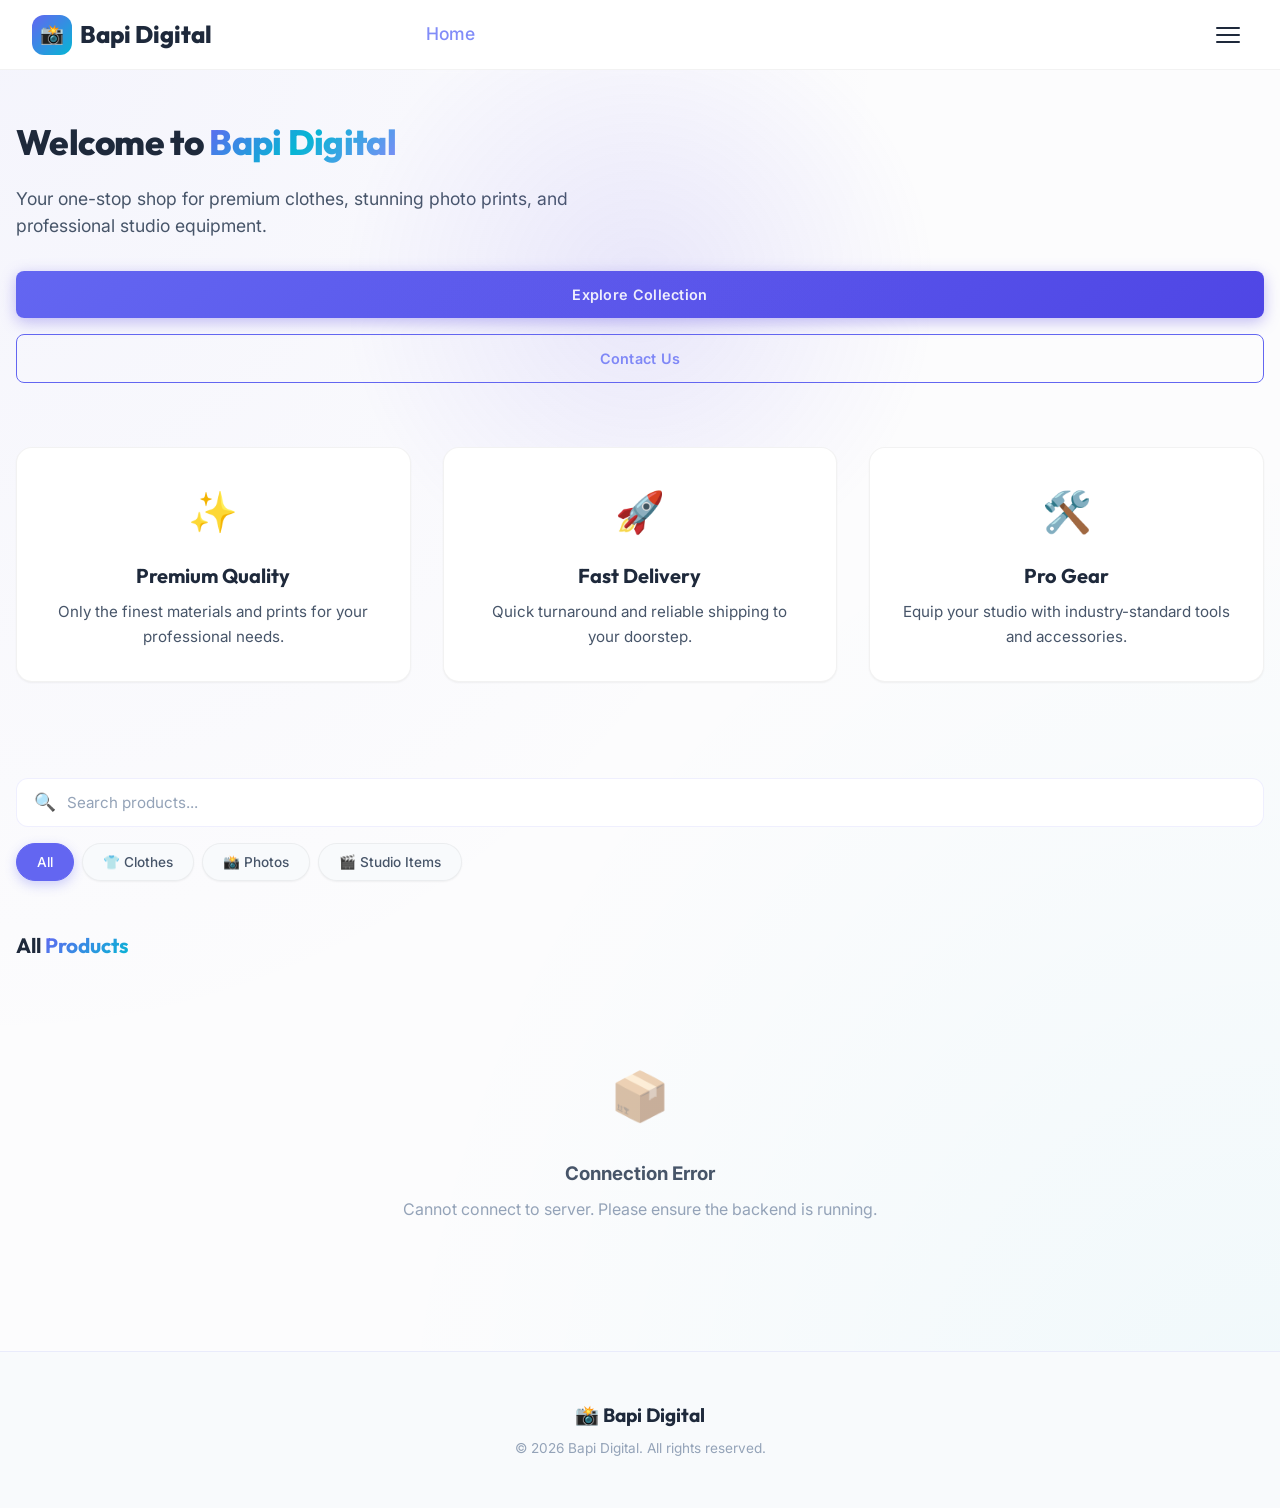
==== frontend/index.html @ 12b89496 "change2" ====
<!DOCTYPE html>
<html lang="en">
<head>
  <meta charset="UTF-8">
  <meta name="viewport" content="width=device-width, initial-scale=1.0">
  <meta name="description" content="Bapi Digital - Premium photo studio products. Shop clothes, photo prints, and studio items.">
  <title>Bapi Digital — Premium Studio Products</title>
  <link rel="stylesheet" href="css/style.css">
  <link rel="icon" href="data:image/svg+xml,<svg xmlns='http://www.w3.org/2000/svg' viewBox='0 0 100 100'><text y='.9em' font-size='90'>📸</text></svg>">
</head>
<body>
  <div class="nav-overlay" id="navOverlay"></div>
  <!-- Navbar -->
  <nav class="navbar" id="navbar">
    <a href="index.html" class="nav-brand">
      <div class="brand-icon">📸</div>
      Bapi Digital
    </a>
    <div class="nav-title">Home</div>
    <ul class="nav-links" id="navLinks">
      <li><a href="index.html" class="active">Home</a></li>
      <li><a href="about.html">About Us</a></li>
      <li><a href="index.html#productGrid">Catalogue</a></li>
      <li><a href="gallery.html">Gallery</a></li>
      <li><a href="feedback.html">Feedback Form</a></li>
      <li><a href="admin/login.html">Admin</a></li>
    </ul>
    <button class="nav-toggle" id="navToggle" aria-label="Toggle menu">
      <span></span><span></span><span></span>
    </button>
  </nav>

  <main class="main-content">
    <div class="container">

      <!-- Hero Section -->
      <section class="hero animate-in">
        <h1>Welcome to <span class="gradient-text">Bapi Digital</span></h1>
        <p>Your one-stop shop for premium clothes, stunning photo prints, and professional studio equipment.</p>
        <div class="hero-btns">
          <a href="#productGrid" class="btn btn-primary">Explore Collection</a>
          <a href="#" id="contactUsBtn" class="btn btn-outline">Contact Us</a>
        </div>
      </section>

      <!-- Features Section -->
      <section class="features-grid animate-in stagger-1">
        <div class="feature-item">
          <div class="feature-icon">✨</div>
          <h3>Premium Quality</h3>
          <p>Only the finest materials and prints for your professional needs.</p>
        </div>
        <div class="feature-item">
          <div class="feature-icon">🚀</div>
          <h3>Fast Delivery</h3>
          <p>Quick turnaround and reliable shipping to your doorstep.</p>
        </div>
        <div class="feature-item">
          <div class="feature-icon">🛠️</div>
          <h3>Pro Gear</h3>
          <p>Equip your studio with industry-standard tools and accessories.</p>
        </div>
      </section>

      <!-- Search & Filters -->
      <section class="search-section animate-in stagger-1">
        <div class="search-box">
          <span class="search-icon">🔍</span>
          <input type="text" id="searchInput" placeholder="Search products..." autocomplete="off">
        </div>
        <div class="filter-tabs" id="filterTabs">
          <button class="filter-tab active" data-category="ALL">All</button>
          <button class="filter-tab" data-category="CLOTHES">👕 Clothes</button>
          <button class="filter-tab" data-category="PHOTOS">📸 Photos</button>
          <button class="filter-tab" data-category="STUDIO_ITEMS">🎬 Studio Items</button>
        </div>
      </section>

      <!-- Recently Added -->
      <section id="recentSection" class="animate-in stagger-2" style="display:none;">
        <div class="section-header">
          <h2 class="section-title">🆕 <span class="highlight">Recently Added</span></h2>
        </div>
        <div class="recent-scroll" id="recentProducts"></div>
      </section>

      <!-- All Products -->
      <section class="animate-in stagger-3" style="margin-top: var(--space-2xl);">
        <div class="section-header">
          <h2 class="section-title">All <span class="highlight">Products</span></h2>
          <span id="productCount" style="color: var(--text-muted); font-size: 0.85rem;"></span>
        </div>
        <div class="product-grid" id="productGrid">
          <!-- Skeleton loaders -->
        </div>

        <!-- Empty State -->
        <div class="empty-state" id="emptyState" style="display:none;">
          <div class="empty-icon">📦</div>
          <h3>No products found</h3>
          <p>Try adjusting your search or filter criteria.</p>
        </div>
      </section>

    </div>
  </main>

  <!-- Footer -->
  <footer class="footer">
    <div class="container">
      <div class="footer-brand">📸 Bapi Digital</div>
      <p>&copy; 2026 Bapi Digital. All rights reserved.</p>
    </div>
  </footer>

  <script src="js/api.js"></script>
  <script src="js/home.js"></script>
</body>
</html>
---- frontend/css/style.css ----
/* ========== BAPI DIGITAL - Global Styles ========== */
@import url('https://fonts.googleapis.com/css2?family=Inter:wght@300;400;500;600;700;800&family=Outfit:wght@400;500;600;700;800&display=swap');

:root {
  /* Brand Colors - Refined */
  --primary: #6366f1;
  --primary-light: #818cf8;
  --primary-dark: #4f46e5;
  --accent: #06b6d4;
  --accent-light: #22d3ee;
  --accent-dark: #0891b2;

  /* Neutral - Modern Light Theme */
  --bg-primary: #fcfcfd;
  --bg-secondary: #f8fafc;
  --bg-card: #ffffff;
  --bg-card-hover: #fafafa;
  --surface: #f1f5f9;
  --border: rgba(99, 102, 241, 0.1);
  --border-light: rgba(0, 0, 0, 0.05);

  /* Text - High Contrast & Hierarchy */
  --text-primary: #1e293b;
  --text-secondary: #475569;
  --text-muted: #94a3b8;

  /* Status */
  --success: #10b981;
  --warning: #f59e0b;
  --danger: #ef4444;
  --whatsapp: #25d366;

  /* Spacing */
  --space-xs: 4px;
  --space-sm: 8px;
  --space-md: 16px;
  --space-lg: 24px;
  --space-xl: 32px;
  --space-2xl: 48px;
  --space-3xl: 64px;

  /* Radius */
  --radius-sm: 8px;
  --radius-md: 12px;
  --radius-lg: 16px;
  --radius-xl: 24px;
  --radius-full: 9999px;

  /* Shadows - Layered for Depth */
  --shadow-sm: 0 1px 2px 0 rgba(0, 0, 0, 0.05);
  --shadow-md: 0 4px 6px -1px rgba(0, 0, 0, 0.1), 0 2px 4px -1px rgba(0, 0, 0, 0.06);
  --shadow-lg: 0 10px 15px -3px rgba(0, 0, 0, 0.1), 0 4px 6px -2px rgba(0, 0, 0, 0.05);
  --shadow-glow: 0 0 20px rgba(99, 102, 241, 0.2);

  /* Transitions */
  --transition-fast: 0.15s ease;
  --transition: 0.3s cubic-bezier(0.4, 0, 0.2, 1);
  --transition-slow: 0.5s cubic-bezier(0.4, 0, 0.2, 1);
}

/* ========== Reset & Base ========== */
*, *::before, *::after { box-sizing: border-box; margin: 0; padding: 0; }

html { scroll-behavior: smooth; font-size: 16px; }

body {
  font-family: 'Inter', -apple-system, sans-serif;
  background: var(--bg-primary);
  color: var(--text-primary);
  line-height: 1.6;
  min-height: 100vh;
  overflow-x: hidden;
  -webkit-font-smoothing: antialiased;
  background-image: radial-gradient(at 0% 0%, rgba(99, 102, 241, 0.05) 0px, transparent 50%), 
                    radial-gradient(at 100% 100%, rgba(6, 182, 212, 0.05) 0px, transparent 50%);
}

a { color: var(--primary-light); text-decoration: none; transition: var(--transition); }
a:hover { color: var(--accent); }

img { max-width: 100%; display: block; }

button {
  cursor: pointer;
  border: none;
  outline: none;
  font-family: inherit;
  transition: var(--transition);
}

input, select, textarea {
  font-family: inherit;
  border: none;
  outline: none;
}

/* ========== Scrollbar ========== */
::-webkit-scrollbar { width: 6px; }
::-webkit-scrollbar-track { background: var(--bg-primary); }
::-webkit-scrollbar-thumb { background: var(--primary); border-radius: var(--radius-full); }

/* ========== Navbar ========== */
.navbar {
  position: fixed;
  top: 0; left: 0; right: 0;
  z-index: 9999;
  background: #ffffff;
  backdrop-filter: blur(12px);
  -webkit-backdrop-filter: blur(12px);
  border-bottom: 1px solid var(--border-light);
  padding: 0 var(--space-xl);
  height: 70px;
  display: flex;
  align-items: center;
  justify-content: space-between;
  transition: var(--transition);
  width: 100%;
}

.nav-brand {
  display: flex;
  align-items: center;
  gap: var(--space-sm);
  font-family: 'Outfit', sans-serif;
  font-weight: 800;
  font-size: 1.5rem;
  color: var(--text-primary);
  z-index: 10000;
}

.nav-title {
  display: none;
  font-family: 'Outfit', sans-serif;
  font-weight: 600;
  font-size: 1.2rem;
  color: var(--primary);
  z-index: 10000;
}


.nav-brand .brand-icon {
  width: 40px;
  height: 40px;
  border-radius: var(--radius-md);
  background: linear-gradient(135deg, var(--primary), var(--accent));
  display: flex;
  align-items: center;
  justify-content: center;
  font-size: 1.2rem;
}

.nav-links {
  display: flex;
  align-items: center;
  gap: var(--space-lg);
  list-style: none;
}

.nav-links a {
  color: var(--text-secondary);
  font-weight: 500;
  font-size: 0.95rem;
  padding: var(--space-sm) var(--space-md);
  border-radius: var(--radius-sm);
  transition: var(--transition);
}

.nav-links a:hover, .nav-links a.active {
  color: var(--text-primary);
  background: rgba(108, 92, 231, 0.15);
}

.nav-toggle {
  display: none;
  flex-direction: column;
  gap: 5px;
  background: none;
  padding: var(--space-sm);
  z-index: 1200;
}

.nav-toggle span {
  width: 24px;
  height: 2px;
  background: var(--text-primary);
  border-radius: 2px;
  transition: var(--transition);
}

/* Mobile Drawer Overlay */
.nav-overlay {
  position: fixed;
  inset: 0;
  background: rgba(0,0,0,0.5);
  backdrop-filter: blur(4px);
  z-index: 1100;
  opacity: 0;
  visibility: hidden;
  transition: var(--transition);
}

.nav-overlay.active {
  opacity: 1;
  visibility: visible;
}

/* ========== Container ========== */
.container { max-width: 1280px; margin: 0 auto; padding: 0 var(--space-xl); }
.main-content { padding-top: 90px; min-height: 100vh; }

/* ========== Buttons ========== */
.btn {
  display: inline-flex;
  align-items: center;
  gap: var(--space-sm);
  padding: 12px 24px;
  border-radius: var(--radius-sm);
  font-weight: 600;
  font-size: 0.9rem;
  letter-spacing: 0.3px;
  transition: var(--transition);
}

.btn-primary {
  background: linear-gradient(135deg, var(--primary), var(--primary-dark));
  color: white;
  box-shadow: 0 4px 15px rgba(108, 92, 231, 0.4);
}
.btn-primary:hover {
  transform: translateY(-2px);
  box-shadow: 0 6px 25px rgba(108, 92, 231, 0.5);
}

.btn-whatsapp {
  background: linear-gradient(135deg, var(--whatsapp), #128C7E);
  color: white;
  box-shadow: 0 4px 15px rgba(37, 211, 102, 0.3);
}
.btn-whatsapp:hover {
  transform: translateY(-2px);
  box-shadow: 0 6px 25px rgba(37, 211, 102, 0.4);
}

.btn-outline {
  background: transparent;
  border: 1.5px solid var(--primary);
  color: var(--primary-light);
}
.btn-outline:hover {
  background: rgba(108, 92, 231, 0.1);
}

.btn-danger {
  background: linear-gradient(135deg, var(--danger), #D63031);
  color: white;
}

.btn-sm { padding: 8px 16px; font-size: 0.82rem; }
.btn-lg { padding: 16px 32px; font-size: 1rem; }
.btn-block { width: 100%; justify-content: center; }

/* ========== Product Card ========== */
.product-grid {
  display: grid;
  grid-template-columns: repeat(auto-fill, minmax(260px, 1fr));
  gap: var(--space-lg);
}

.product-card {
  background: var(--bg-card);
  border-radius: var(--radius-lg);
  border: 1px solid var(--border-light);
  overflow: hidden;
  transition: var(--transition);
  position: relative;
  box-shadow: var(--shadow-sm);
}

.product-card:hover {
  transform: translateY(-8px);
  border-color: var(--primary-light);
  box-shadow: var(--shadow-lg);
}

.product-card .card-image {
  position: relative;
  width: 100%;
  aspect-ratio: 1;
  overflow: hidden;
  background: var(--surface);
}

.product-card .card-image img {
  width: 100%;
  height: 100%;
  object-fit: cover;
  transition: var(--transition-slow);
}

.product-card:hover .card-image img { transform: scale(1.08); }

.product-card .card-badge {
  position: absolute;
  top: 12px; left: 12px;
  background: linear-gradient(135deg, var(--accent), var(--accent-dark));
  color: white;
  font-size: 0.7rem;
  font-weight: 700;
  padding: 4px 10px;
  border-radius: var(--radius-full);
  text-transform: uppercase;
  letter-spacing: 0.5px;
}

.product-card .card-whatsapp {
  position: absolute;
  top: 12px; right: 12px;
  width: 40px; height: 40px;
  border-radius: 50%;
  background: var(--whatsapp);
  color: white;
  display: flex;
  align-items: center;
  justify-content: center;
  font-size: 1.2rem;
  opacity: 0;
  transform: scale(0.8);
  transition: var(--transition);
  box-shadow: 0 4px 15px rgba(37, 211, 102, 0.4);
}

.product-card:hover .card-whatsapp {
  opacity: 1;
  transform: scale(1);
}

.product-card .card-body { padding: var(--space-md); }

.product-card .card-category {
  font-size: 0.72rem;
  font-weight: 600;
  color: var(--primary-light);
  text-transform: uppercase;
  letter-spacing: 1px;
  margin-bottom: var(--space-xs);
}

.product-card .card-title {
  font-family: 'Outfit', sans-serif;
  font-size: 1.05rem;
  font-weight: 600;
  color: var(--text-primary);
  margin-bottom: var(--space-sm);
  display: -webkit-box;
  -webkit-line-clamp: 2;
  -webkit-box-orient: vertical;
  overflow: hidden;
}

.product-card .card-desc {
  font-size: 0.82rem;
  color: var(--text-muted);
  margin-bottom: var(--space-md);
  display: -webkit-box;
  -webkit-line-clamp: 2;
  -webkit-box-orient: vertical;
  overflow: hidden;
}

.product-card .card-footer {
  display: flex;
  align-items: center;
  justify-content: space-between;
  padding: var(--space-md);
  border-top: 1px solid var(--border-light);
}

.product-card .card-price {
  font-family: 'Outfit', sans-serif;
  font-size: 1.25rem;
  font-weight: 700;
  color: var(--accent);
}

.product-card .card-price span {
  font-size: 0.85rem;
  color: var(--text-muted);
  font-weight: 400;
}

/* ========== Section Headers ========== */
.section-header {
  display: flex;
  align-items: center;
  justify-content: space-between;
  margin-bottom: var(--space-xl);
}

.section-title {
  font-family: 'Outfit', sans-serif;
  font-size: 1.75rem;
  font-weight: 700;
  color: var(--text-primary);
}

.section-title .highlight {
  background: linear-gradient(135deg, var(--primary), var(--accent));
  -webkit-background-clip: text;
  -webkit-text-fill-color: transparent;
  background-clip: text;
}

/* ========== Search & Filters ========== */
.search-section {
  display: flex;
  gap: var(--space-md);
  margin-bottom: var(--space-xl);
  flex-wrap: wrap;
}

.search-box {
  flex: 1;
  min-width: 280px;
  position: relative;
}

.search-box input {
  width: 100%;
  padding: 14px 20px 14px 50px;
  background: var(--bg-card);
  border: 1.5px solid var(--border);
  border-radius: var(--radius-md);
  color: var(--text-primary);
  font-size: 0.95rem;
  transition: var(--transition);
}

.search-box input:focus {
  border-color: var(--primary);
  box-shadow: 0 0 0 3px rgba(108, 92, 231, 0.15);
}

.search-box input::placeholder { color: var(--text-muted); }

.search-box .search-icon {
  position: absolute;
  left: 18px;
  top: 50%;
  transform: translateY(-50%);
  color: var(--text-muted);
  font-size: 1.1rem;
}

.filter-tabs {
  display: flex;
  gap: var(--space-sm);
  flex-wrap: wrap;
}

.filter-tab {
  padding: 10px 20px;
  background: var(--bg-secondary);
  border: 1px solid var(--border-light);
  border-radius: var(--radius-full);
  color: var(--text-secondary);
  font-weight: 500;
  font-size: 0.85rem;
  cursor: pointer;
  transition: var(--transition);
  box-shadow: var(--shadow-sm);
}

.filter-tab:hover { 
  border-color: var(--primary-light); 
  color: var(--primary);
  background: white;
}

.filter-tab.active {
  background: var(--primary);
  border-color: var(--primary);
  color: white;
  box-shadow: 0 4px 12px rgba(99, 102, 241, 0.3);
}

/* ========== Skeleton Loader ========== */
.skeleton {
  background: linear-gradient(90deg, var(--bg-card) 25%, var(--surface) 50%, var(--bg-card) 75%);
  background-size: 200% 100%;
  animation: shimmer 1.5s infinite;
  border-radius: var(--radius-md);
}

@keyframes shimmer {
  0% { background-position: 200% 0; }
  100% { background-position: -200% 0; }
}

.skeleton-card {
  border-radius: var(--radius-lg);
  overflow: hidden;
  border: 1px solid var(--border);
}

.skeleton-card .skeleton-image { aspect-ratio: 1; }
.skeleton-card .skeleton-body { padding: var(--space-md); }
.skeleton-card .skeleton-line {
  height: 14px;
  margin-bottom: var(--space-sm);
  border-radius: 4px;
}
.skeleton-card .skeleton-line:last-child { width: 60%; }

/* ========== Hero ========== */
.hero {
  text-align: center;
  padding: var(--space-3xl) 0;
  position: relative;
}

.hero h1 {
  font-family: 'Outfit', sans-serif;
  font-size: 3.5rem;
  font-weight: 800;
  line-height: 1.1;
  margin-bottom: var(--space-md);
  color: var(--text-primary);
  letter-spacing: -0.02em;
}

.hero p {
  font-size: 1.25rem;
  color: var(--text-secondary);
  max-width: 650px;
  margin: 0 auto var(--space-xl);
  line-height: 1.5;
}

.hero::before {
  content: '';
  position: absolute;
  top: -100px; left: 50%;
  transform: translateX(-50%);
  width: 600px; height: 600px;
  background: radial-gradient(circle, rgba(108,92,231,0.12) 0%, transparent 70%);
  pointer-events: none;
}

.hero h1 {
  font-family: 'Outfit', sans-serif;
  font-size: 3.2rem;
  font-weight: 800;
  line-height: 1.15;
  margin-bottom: var(--space-lg);
}

.hero h1 .gradient-text {
  background: linear-gradient(135deg, var(--primary), var(--accent), var(--primary-light));
  -webkit-background-clip: text;
  -webkit-text-fill-color: transparent;
  background-clip: text;
}

.hero p {
  font-size: 1.15rem;
  color: var(--text-secondary);
  max-width: 600px;
  margin: 0 auto var(--space-xl);
}

/* ========== Recently Added Carousel ========== */
.recent-scroll {
  display: flex;
  gap: var(--space-lg);
  overflow-x: auto;
  padding-bottom: var(--space-md);
  scroll-snap-type: x mandatory;
  -ms-overflow-style: none;
  scrollbar-width: none;
}
.recent-scroll::-webkit-scrollbar { display: none; }
.recent-scroll .product-card { min-width: 270px; scroll-snap-align: start; flex-shrink: 0; }

/* ========== Footer ========== */
.footer {
  background: var(--bg-secondary);
  border-top: 1px solid var(--border);
  padding: var(--space-2xl) 0;
  margin-top: var(--space-3xl);
  text-align: center;
}

.footer p { color: var(--text-muted); font-size: 0.85rem; }
.footer .footer-brand {
  font-family: 'Outfit', sans-serif;
  font-weight: 700;
  font-size: 1.2rem;
  color: var(--text-primary);
  margin-bottom: var(--space-sm);
}

/* ========== Toast ========== */
.toast-container {
  position: fixed;
  top: 80px; right: 20px;
  z-index: 10000;
  display: flex;
  flex-direction: column;
  gap: var(--space-sm);
}

.toast {
  background: var(--bg-card);
  border: 1px solid var(--border);
  border-left: 4px solid var(--success);
  padding: var(--space-md) var(--space-lg);
  border-radius: var(--radius-sm);
  color: var(--text-primary);
  font-size: 0.9rem;
  box-shadow: var(--shadow-lg);
  animation: slideIn 0.3s ease;
  min-width: 300px;
}

.toast.error { border-left-color: var(--danger); }
.toast.warning { border-left-color: var(--warning); }

@keyframes slideIn {
  from { transform: translateX(100%); opacity: 0; }
  to { transform: translateX(0); opacity: 1; }
}

/* ========== Modal ========== */
.modal-overlay {
  position: fixed;
  inset: 0;
  background: rgba(0, 0, 0, 0.7);
  backdrop-filter: blur(8px);
  z-index: 5000;
  display: flex;
  align-items: center;
  justify-content: center;
  padding: var(--space-lg);
  opacity: 0;
  visibility: hidden;
  transition: var(--transition);
}

.modal-overlay.active { opacity: 1; visibility: visible; }

.modal {
  background: var(--bg-secondary);
  border: 1px solid var(--border);
  border-radius: var(--radius-xl);
  width: 100%;
  max-width: 520px;
  max-height: 90vh;
  overflow-y: auto;
  transform: scale(0.9) translateY(20px);
  transition: var(--transition);
}

.modal-overlay.active .modal { transform: scale(1) translateY(0); }

.modal-header {
  display: flex;
  align-items: center;
  justify-content: space-between;
  padding: var(--space-lg) var(--space-xl);
  border-bottom: 1px solid var(--border-light);
}

.modal-header h3 {
  font-family: 'Outfit', sans-serif;
  font-size: 1.2rem;
  font-weight: 700;
}

.modal-close {
  width: 36px; height: 36px;
  border-radius: 50%;
  background: var(--surface);
  color: var(--text-secondary);
  display: flex;
  align-items: center;
  justify-content: center;
  font-size: 1.2rem;
}
.modal-close:hover { background: var(--danger); color: white; }

.modal-body { padding: var(--space-xl); }
.modal-footer {
  display: flex;
  gap: var(--space-md);
  justify-content: flex-end;
  padding: var(--space-lg) var(--space-xl);
  border-top: 1px solid var(--border-light);
}

/* ========== Forms ========== */
.form-group { margin-bottom: var(--space-lg); }

.form-group label {
  display: block;
  font-weight: 600;
  font-size: 0.85rem;
  color: var(--text-secondary);
  margin-bottom: var(--space-sm);
  text-transform: uppercase;
  letter-spacing: 0.5px;
}

.form-control {
  width: 100%;
  padding: 12px 16px;
  background: var(--bg-card);
  border: 1.5px solid var(--border);
  border-radius: var(--radius-sm);
  color: var(--text-primary);
  font-size: 0.95rem;
  transition: var(--transition);
}

.form-control:focus {
  border-color: var(--primary);
  box-shadow: 0 0 0 3px rgba(108, 92, 231, 0.15);
}

.form-control::placeholder { color: var(--text-muted); }

select.form-control { cursor: pointer; }

textarea.form-control { resize: vertical; min-height: 100px; }

/* ========== Empty State ========== */
.empty-state {
  text-align: center;
  padding: var(--space-3xl) var(--space-xl);
  color: var(--text-muted);
}

.empty-state .empty-icon { font-size: 3rem; margin-bottom: var(--space-lg); opacity: 0.5; }
.empty-state h3 { color: var(--text-secondary); margin-bottom: var(--space-sm); }

/* ========== Responsive ========== */
@media (max-width: 768px) {
  .navbar { 
    padding: 0 var(--space-md); 
    justify-content: space-between;
  }
  
  .nav-brand { 
    display: none !important; 
  }
  
  .nav-title { 
    display: block !important; 
    position: absolute;
    left: 50%;
    transform: translateX(-50%);
    text-align: center;
  }

  .nav-links { 
    display: flex; 
    position: fixed; 
    top: 0; 
    left: -100%; 
    width: 280px; 
    height: 100vh; 
    background: #1a233a; 
    flex-direction: column; 
    padding: 80px var(--space-xl) var(--space-xl); 
    transition: 0.4s cubic-bezier(0.4, 0, 0.2, 1);
    z-index: 1150;
    box-shadow: var(--shadow-lg);
    gap: 0;
  }
  
  .nav-links.open { 
    left: 0 !important; 
  }
  
  .nav-links a {
    color: white;
    width: 100%;
    padding: var(--space-lg) 0;
    border-radius: 0;
    border-bottom: 1px solid rgba(255,255,255,0.1);
    font-size: 1.1rem;
    display: block;
  }
  
  .nav-links a:hover, .nav-links a.active {
    background: rgba(255,255,255,0.05);
    color: var(--primary-light);
  }
  
  .nav-toggle { 
    display: flex !important; 
    z-index: 1300 !important; 
    position: relative;
  }
  .hero { text-align: left; padding: var(--space-xl) 0; }
  .hero h1 { font-size: 2.2rem; text-align: left; }
  .hero p { font-size: 1.1rem; text-align: left; margin-left: 0; }
  .hero-btns { justify-content: flex-start; align-items: stretch; flex-direction: column; }
  .hero-btns .btn { width: 100%; justify-content: center; }
  .product-grid { grid-template-columns: repeat(auto-fill, minmax(160px, 1fr)); gap: var(--space-md); }
  .container { padding: 0 var(--space-md); }
  .section-title { font-size: 1.3rem; }
  .search-section { flex-direction: column; }
}
  
  .nav-links.open { 
    left: 0 !important; 
  }
  
  .nav-links a {
    color: white;
    width: 100%;
    padding: var(--space-lg) 0;
    border-radius: 0;
    border-bottom: 1px solid rgba(255,255,255,0.1);
    font-size: 1.1rem;
    display: block;
  }
  
  .nav-links a:hover, .nav-links a.active {
    background: rgba(255,255,255,0.05);
    color: var(--primary-light);
  }
  
  .nav-toggle { display: flex !important; z-index: 10001 !important; }
  .hero { text-align: left; padding: var(--space-xl) 0; }
  .hero h1 { font-size: 2.2rem; text-align: left; }
  .hero p { font-size: 1.1rem; text-align: left; margin-left: 0; }
  .hero-btns { justify-content: flex-start; align-items: stretch; flex-direction: column; }
  .hero-btns .btn { width: 100%; justify-content: center; }
  .product-grid { grid-template-columns: repeat(auto-fill, minmax(160px, 1fr)); gap: var(--space-md); }
  .container { padding: 0 var(--space-md); }
  .section-title { font-size: 1.3rem; }
  .search-section { flex-direction: column; }
}
  
  .nav-links.open { 
    left: 0; 
  }
  
  .nav-links a {
    color: white;
    width: 100%;
    padding: var(--space-lg) 0;
    border-radius: 0;
    border-bottom: 1px solid rgba(255,255,255,0.1);
    font-size: 1.1rem;
    display: block;
  }
  
  .nav-links a:hover, .nav-links a.active {
    background: rgba(255,255,255,0.05);
    color: var(--primary-light);
  }
  
  .nav-toggle { display: flex; z-index: 1300; }
  .hero { text-align: left; padding: var(--space-xl) 0; }
  .hero h1 { font-size: 2.2rem; text-align: left; }
  .hero p { font-size: 1.1rem; text-align: left; margin-left: 0; }
  .hero-btns { justify-content: flex-start; align-items: stretch; flex-direction: column; }
  .hero-btns .btn { width: 100%; justify-content: center; }
  .product-grid { grid-template-columns: repeat(auto-fill, minmax(160px, 1fr)); gap: var(--space-md); }
  .container { padding: 0 var(--space-md); }
  .section-title { font-size: 1.3rem; }
  .search-section { flex-direction: column; }
}
  
  .nav-links.open { 
    left: 0; 
  }
  
  .nav-links a {
    color: white;
    width: 100%;
    padding: var(--space-lg) 0;
    border-radius: 0;
    border-bottom: 1px solid rgba(255,255,255,0.1);
    font-size: 1.1rem;
  }
  
  .nav-links a:hover, .nav-links a.active {
    background: rgba(255,255,255,0.05);
    color: var(--primary-light);
  }
  
  .nav-toggle { display: flex; }
  .hero { text-align: left; padding: var(--space-xl) 0; }
  .hero h1 { font-size: 2.2rem; text-align: left; }
  .hero p { font-size: 1.1rem; text-align: left; margin-left: 0; }
  .hero-btns { justify-content: flex-start; align-items: stretch; flex-direction: column; }
  .hero-btns .btn { width: 100%; justify-content: center; }
  .product-grid { grid-template-columns: repeat(auto-fill, minmax(160px, 1fr)); gap: var(--space-md); }
  .container { padding: 0 var(--space-md); }
  .section-title { font-size: 1.3rem; }
  .search-section { flex-direction: column; }
}

@media (max-width: 480px) {
  .product-grid { grid-template-columns: repeat(2, 1fr); gap: var(--space-sm); }
  .product-card .card-body { padding: var(--space-sm); }
  .product-card .card-footer { padding: var(--space-sm); }
  .product-card .card-title { font-size: 0.9rem; }
  .product-card .card-price { font-size: 1rem; }
}

/* ========== Animations ========== */
@keyframes fadeInUp {
  from { opacity: 0; transform: translateY(30px); }
  to { opacity: 1; transform: translateY(0); }
}

.animate-in { animation: fadeInUp 0.5s ease forwards; }

.stagger-1 { animation-delay: 0.1s; }
.stagger-2 { animation-delay: 0.2s; }
.stagger-3 { animation-delay: 0.3s; }
.stagger-4 { animation-delay: 0.4s; }

/* ========== Custom Enhancements ========== */
.hero-btns {
  display: flex;
  gap: var(--space-md);
  justify-content: center;
  margin-top: var(--space-lg);
}

.features-grid {
  display: grid;
  grid-template-columns: repeat(auto-fit, minmax(250px, 1fr));
  gap: var(--space-xl);
  margin-bottom: var(--space-3xl);
  padding: var(--space-xl) 0;
}

.feature-item {
  text-align: center;
  padding: var(--space-xl);
  background: var(--bg-card);
  border-radius: var(--radius-lg);
  border: 1px solid var(--border-light);
  transition: var(--transition);
  box-shadow: var(--shadow-sm);
}

.feature-item:hover {
  transform: translateY(-5px);
  box-shadow: var(--shadow-md);
  border-color: var(--primary-light);
}

.feature-icon {
  font-size: 2.5rem;
  margin-bottom: var(--space-md);
}

.feature-item h3 {
  font-family: 'Outfit', sans-serif;
  font-size: 1.25rem;
  margin-bottom: var(--space-sm);
  color: var(--text-primary);
}

.feature-item p {
  color: var(--text-secondary);
  font-size: 0.95rem;
}

/* ========== Feedback Form ========== */
.feedback-section {
  padding: var(--space-3xl) 0;
  max-width: 700px;
  margin: 0 auto;
}

.feedback-header {
  text-align: center;
  margin-bottom: var(--space-3xl);
}

.feedback-subtitle {
  color: var(--primary);
  font-weight: 600;
  font-size: 1.1rem;
  margin-bottom: var(--space-xs);
}

.feedback-header h1 {
  font-family: 'Outfit', sans-serif;
  font-size: 2.5rem;
  color: var(--text-primary);
  font-weight: 800;
  margin-bottom: var(--space-sm);
}

.feedback-intro {
  color: var(--text-secondary);
  font-size: 1.1rem;
  margin-bottom: var(--space-3xl);
  max-width: 600px;
  margin-left: auto;
  margin-right: auto;
}

.feedback-card {
  background: var(--bg-card);
  padding: var(--space-xl);
  border-radius: var(--radius-xl);
  border: 1px solid var(--border-light);
  box-shadow: var(--shadow-lg);
  position: relative;
  overflow: hidden;
}

.feedback-grid {
  display: grid;
  grid-template-columns: 1fr 1fr;
  gap: var(--space-lg);
}

@media (max-width: 600px) {
  .feedback-grid {
    grid-template-columns: 1fr;
  }
}

.feedback-field {
  display: flex;
  align-items: center;
  gap: var(--space-md);
  margin-bottom: var(--space-lg);
  background: var(--bg-secondary);
  padding: var(--space-sm) var(--space-md);
  border-radius: var(--radius-md);
  border: 1px solid var(--border-light);
  transition: var(--transition);
}

.feedback-field:focus-within {
  border-color: var(--primary);
  box-shadow: 0 0 0 3px rgba(99, 102, 241, 0.1);
  background: white;
  transform: translateY(-2px);
}

.field-icon {
  font-size: 1.2rem;
  min-width: 24px;
  text-align: center;
}

.feedback-field input, 
.feedback-field select, 
.feedback-field textarea {
  flex: 1;
  background: transparent;
  border: none;
  outline: none;
  color: var(--text-primary);
  font-size: 1rem;
  font-family: inherit;
}

.feedback-field.full-width {
  display: flex;
  align-items: center;
  gap: var(--space-md);
  margin-bottom: var(--space-lg);
  background: var(--bg-secondary);
  padding: var(--space-sm) var(--space-md);
  border-radius: var(--radius-md);
  border: 1px solid var(--border-light);
  transition: var(--transition);
}

.feedback-field.full-width textarea {
  flex: 1;
  background: transparent;
  border: none;
  outline: none;
  color: var(--text-primary);
  font-size: 1rem;
  font-family: inherit;
  resize: vertical;
}

.submit-btn {
  display: flex;
  align-items: center;
  justify-content: center;
  gap: var(--space-sm);
  font-weight: 700;
  position: relative;
  overflow: hidden;
}

.submit-btn:hover .btn-icon {
  transform: translateX(5px) translateY(-5px);
}

.btn-icon {
  transition: var(--transition);
}
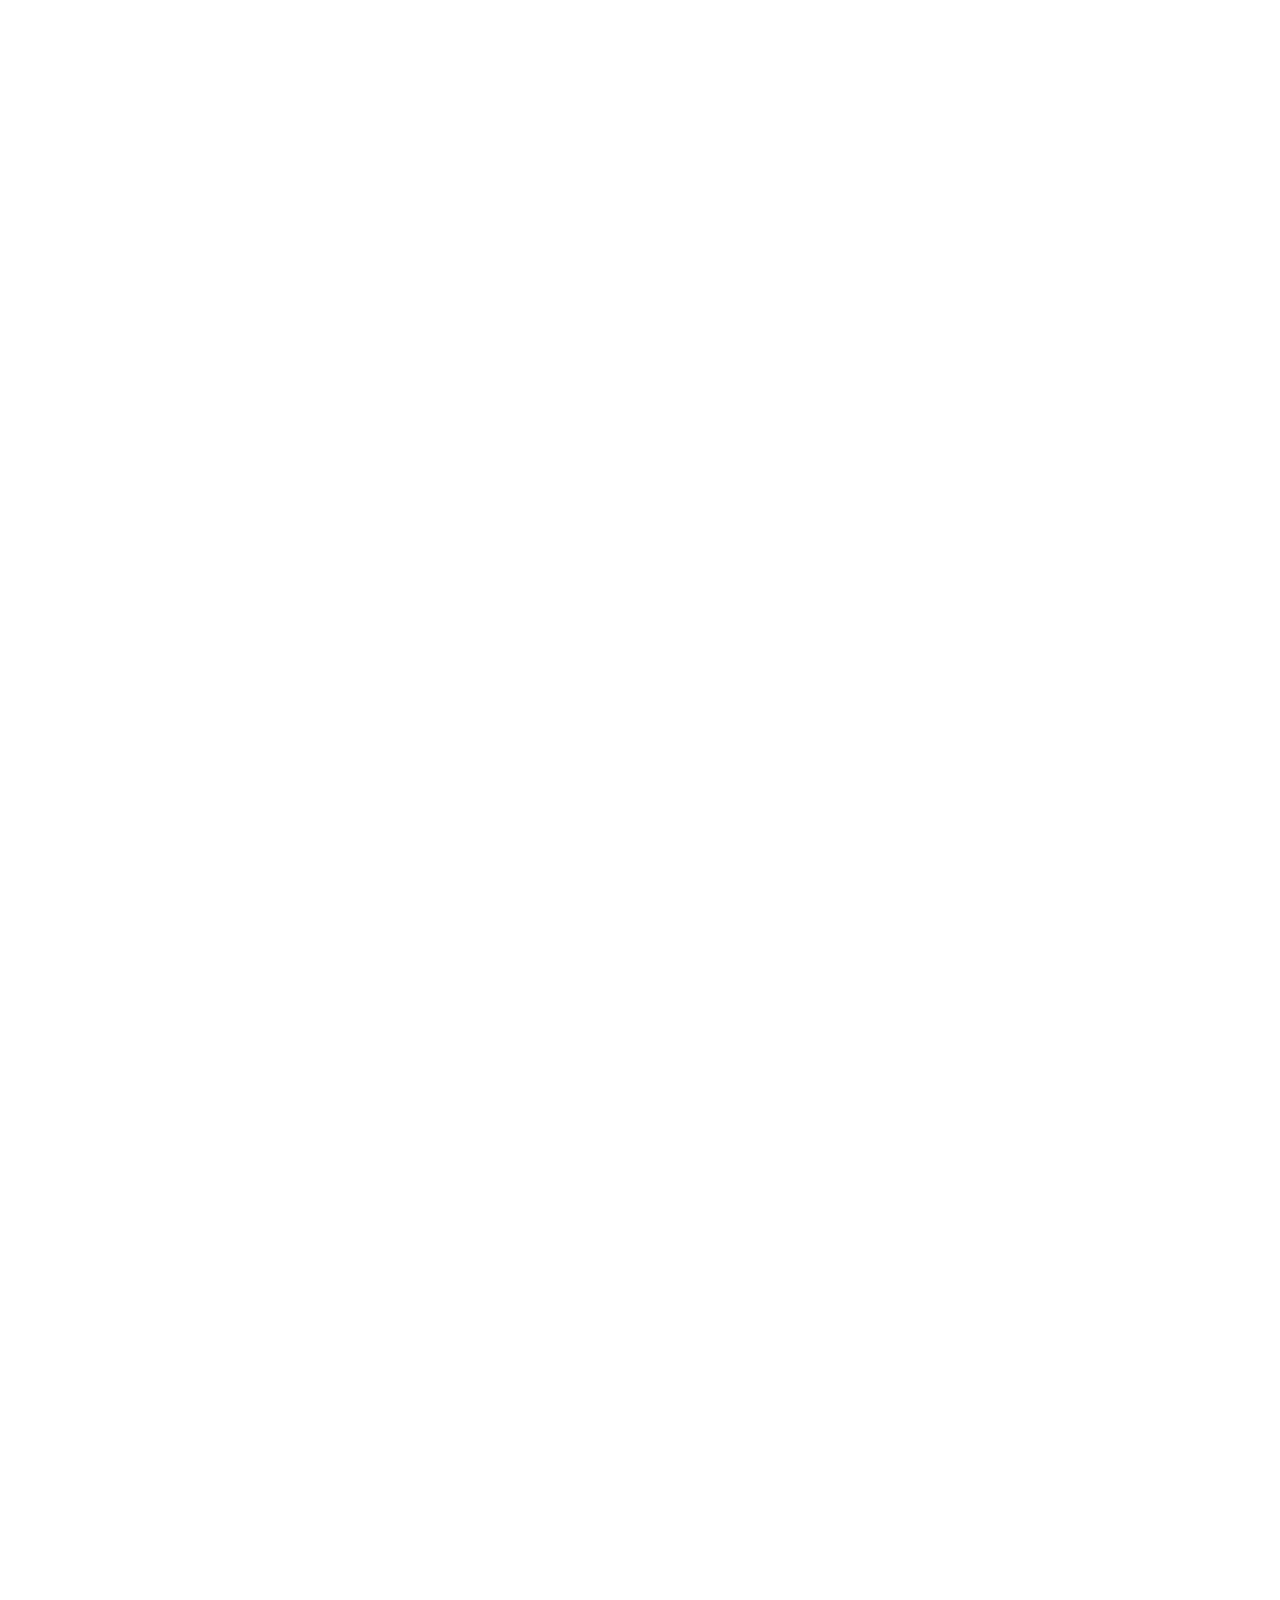
==== commit 4bb82b54: "change3" ====
--- a/frontend/index.html
+++ b/frontend/index.html
@@ -22,7 +22,7 @@
       <li><a href="about.html">About Us</a></li>
       <li><a href="index.html#productGrid">Catalogue</a></li>
       <li><a href="gallery.html">Gallery</a></li>
-      <li><a href="feedback.html">Feedback Form</a></li>
+      <li><a href="feedback.html">Feedback</a></li>
       <li><a href="admin/login.html">Admin</a></li>
     </ul>
     <button class="nav-toggle" id="navToggle" aria-label="Toggle menu">
--- a/frontend/css/style.css
+++ b/frontend/css/style.css
@@ -64,136 +64,129 @@
 html { scroll-behavior: smooth; font-size: 16px; }
 
 body {
-  font-family: 'Inter', -apple-system, sans-serif;
-  background: var(--bg-primary);
-  color: var(--text-primary);
-  line-height: 1.6;
-  min-height: 100vh;
-  overflow-x: hidden;
-  -webkit-font-smoothing: antialiased;
-  background-image: radial-gradient(at 0% 0%, rgba(99, 102, 241, 0.05) 0px, transparent 50%), 
-                    radial-gradient(at 100% 100%, rgba(6, 182, 212, 0.05) 0px, transparent 50%);
-}
-
-a { color: var(--primary-light); text-decoration: none; transition: var(--transition); }
-a:hover { color: var(--accent); }
-
-img { max-width: 100%; display: block; }
-
-button {
-  cursor: pointer;
-  border: none;
-  outline: none;
-  font-family: inherit;
-  transition: var(--transition);
-}
-
-input, select, textarea {
-  font-family: inherit;
-  border: none;
-  outline: none;
-}
-
-/* ========== Scrollbar ========== */
-::-webkit-scrollbar { width: 6px; }
-::-webkit-scrollbar-track { background: var(--bg-primary); }
-::-webkit-scrollbar-thumb { background: var(--primary); border-radius: var(--radius-full); }
-
-/* ========== Navbar ========== */
-.navbar {
-  position: fixed;
-  top: 0; left: 0; right: 0;
-  z-index: 9999;
-  background: #ffffff;
-  backdrop-filter: blur(12px);
-  -webkit-backdrop-filter: blur(12px);
-  border-bottom: 1px solid var(--border-light);
-  padding: 0 var(--space-xl);
-  height: 70px;
-  display: flex;
-  align-items: center;
-  justify-content: space-between;
-  transition: var(--transition);
-  width: 100%;
-}
-
-.nav-brand {
-  display: flex;
-  align-items: center;
-  gap: var(--space-sm);
-  font-family: 'Outfit', sans-serif;
-  font-weight: 800;
-  font-size: 1.5rem;
-  color: var(--text-primary);
-  z-index: 10000;
-}
-
-.nav-title {
-  display: none;
-  font-family: 'Outfit', sans-serif;
-  font-weight: 600;
-  font-size: 1.2rem;
-  color: var(--primary);
-  z-index: 10000;
-}
-
-
-.nav-brand .brand-icon {
-  width: 40px;
-  height: 40px;
-  border-radius: var(--radius-md);
-  background: linear-gradient(135deg, var(--primary), var(--accent));
-  display: flex;
-  align-items: center;
-  justify-content: center;
-  font-size: 1.2rem;
-}
-
-.nav-links {
-  display: flex;
-  align-items: center;
-  gap: var(--space-lg);
-  list-style: none;
-}
-
-.nav-links a {
-  color: var(--text-secondary);
-  font-weight: 500;
-  font-size: 0.95rem;
-  padding: var(--space-sm) var(--space-md);
-  border-radius: var(--radius-sm);
-  transition: var(--transition);
-}
-
-.nav-links a:hover, .nav-links a.active {
-  color: var(--text-primary);
-  background: rgba(108, 92, 231, 0.15);
-}
-
-.nav-toggle {
-  display: none;
-  flex-direction: column;
-  gap: 5px;
-  background: none;
-  padding: var(--space-sm);
-  z-index: 1200;
-}
-
-.nav-toggle span {
-  width: 24px;
-  height: 2px;
-  background: var(--text-primary);
-  border-radius: 2px;
-  transition: var(--transition);
-}
-
-/* Mobile Drawer Overlay */
-.nav-overlay {
-  position: fixed;
-  inset: 0;
-  background: rgba(0,0,0,0.5);
-  backdrop-filter: blur(4px);
-  z-index: 1100;
+  /* ========== Responsive ========== */
+  @media (max-width: 768px) {
+    .navbar {
+      height: auto;
+      min-height: 70px;
+      padding: 12px var(--space-md) 14px;
+      flex-wrap: wrap;
+      align-items: center;
+      gap: 10px;
+    }
+
+    .nav-brand {
+      display: flex !important;
+      flex: 1 1 auto;
+      min-width: 0;
+      font-size: 1rem;
+      gap: var(--space-xs);
+    }
+
+    .nav-brand .brand-icon {
+      width: 32px;
+      height: 32px;
+      font-size: 1rem;
+      flex: 0 0 auto;
+    }
+
+    .nav-title {
+      display: none !important;
+    }
+
+    .nav-toggle {
+      display: none !important;
+    }
+
+    .nav-overlay {
+      display: none !important;
+    }
+
+    .nav-links {
+      display: flex;
+      position: static;
+      left: auto;
+      top: auto;
+      width: 100%;
+      height: auto;
+      flex-direction: row;
+      flex-wrap: wrap;
+      gap: 8px;
+      padding: 0;
+      margin: 0;
+      background: transparent;
+      box-shadow: none;
+      z-index: auto;
+    }
+
+    .nav-links a {
+      display: inline-flex;
+      align-items: center;
+      justify-content: center;
+      padding: 8px 12px;
+      border-radius: var(--radius-full);
+      border: 1px solid rgba(99, 102, 241, 0.15);
+      background: rgba(99, 102, 241, 0.06);
+      color: var(--text-primary);
+      font-size: 0.85rem;
+      line-height: 1;
+      white-space: nowrap;
+    }
+
+    .nav-links a:hover,
+    .nav-links a.active {
+      background: rgba(99, 102, 241, 0.14);
+      color: var(--primary-dark);
+    }
+
+    .main-content {
+      padding-top: 130px;
+    }
+
+    .hero {
+      text-align: left;
+      padding: var(--space-xl) 0;
+    }
+
+    .hero h1 {
+      font-size: 2.2rem;
+      text-align: left;
+    }
+
+    .hero p {
+      font-size: 1.1rem;
+      text-align: left;
+      margin-left: 0;
+    }
+
+    .hero-btns {
+      justify-content: flex-start;
+      align-items: stretch;
+      flex-direction: column;
+    }
+
+    .hero-btns .btn {
+      width: 100%;
+      justify-content: center;
+    }
+
+    .product-grid {
+      grid-template-columns: repeat(auto-fill, minmax(160px, 1fr));
+      gap: var(--space-md);
+    }
+
+    .container {
+      padding: 0 var(--space-md);
+    }
+
+    .section-title {
+      font-size: 1.3rem;
+    }
+
+    .search-section {
+      flex-direction: column;
+    }
+  }
   opacity: 0;
   visibility: hidden;
   transition: var(--transition);
@@ -912,6 +905,33 @@
   .product-card .card-price { font-size: 1rem; }
 }
 
+@media (max-width: 768px) {
+  .navbar {
+    padding: 0 var(--space-md);
+  }
+
+  .nav-brand {
+    display: flex !important;
+    font-size: 1rem;
+    gap: var(--space-xs);
+  }
+
+  .nav-brand .brand-icon {
+    width: 32px;
+    height: 32px;
+    font-size: 1rem;
+  }
+
+  .nav-title {
+    display: none !important;
+  }
+
+  .nav-toggle {
+    display: flex !important;
+    margin-left: auto;
+  }
+}
+
 /* ========== Animations ========== */
 @keyframes fadeInUp {
   from { opacity: 0; transform: translateY(30px); }
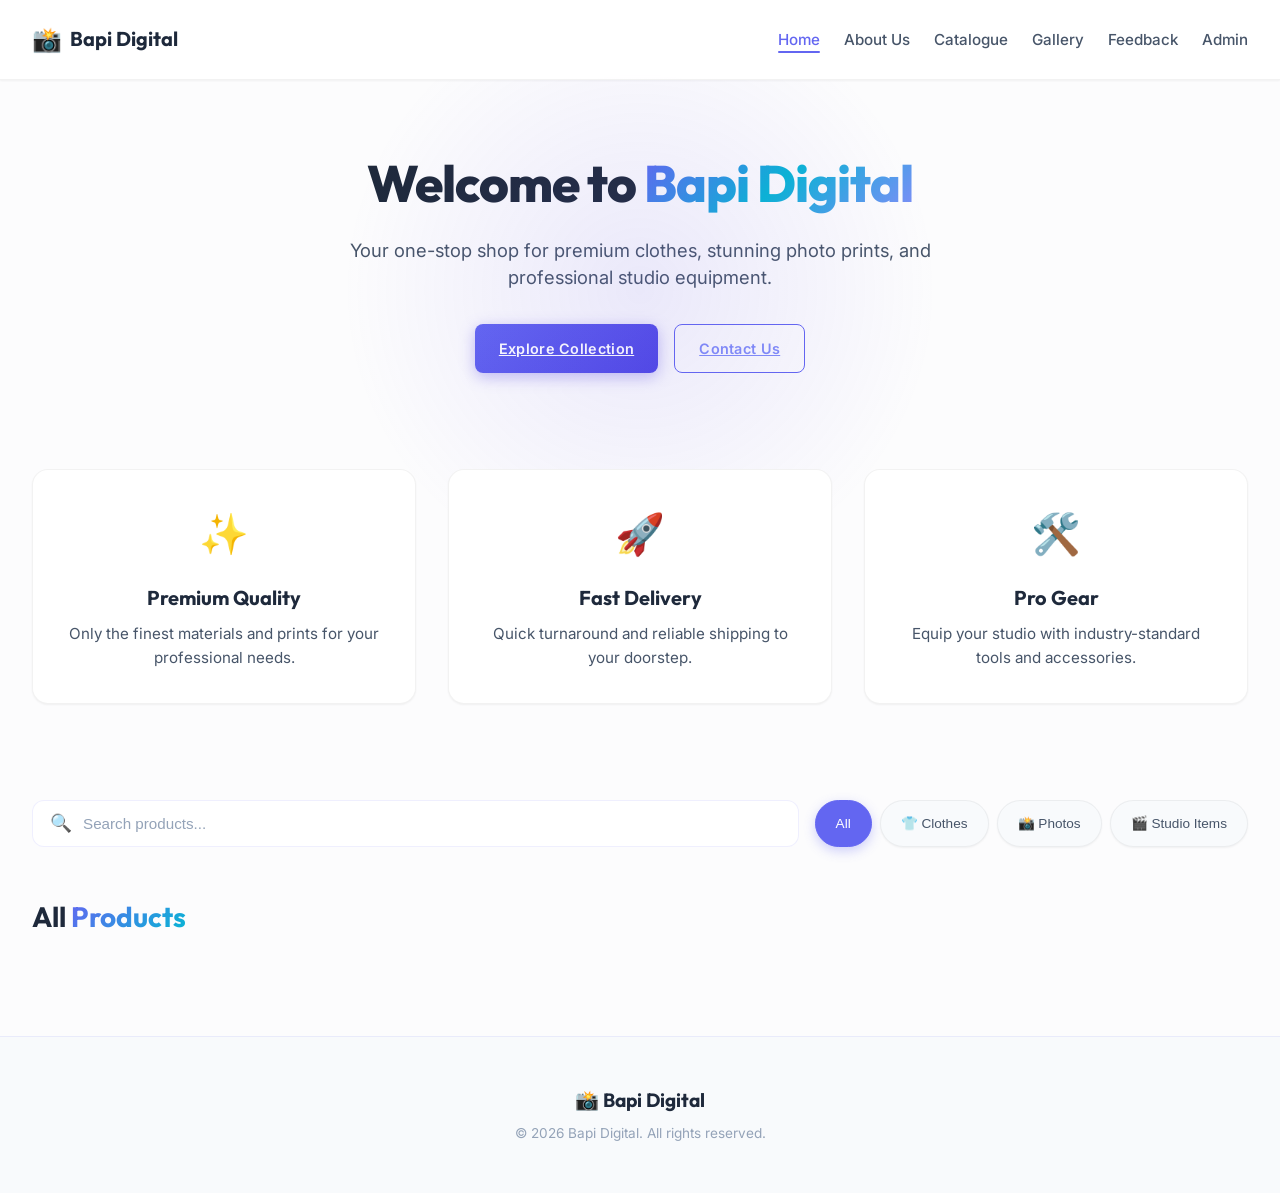
==== commit a4854394: "change6" ====
--- a/frontend/index.html
+++ b/frontend/index.html
@@ -16,7 +16,6 @@
       <div class="brand-icon">📸</div>
       Bapi Digital
     </a>
-    <div class="nav-title">Home</div>
     <ul class="nav-links" id="navLinks">
       <li><a href="index.html" class="active">Home</a></li>
       <li><a href="about.html">About Us</a></li>
--- a/frontend/css/style.css
+++ b/frontend/css/style.css
@@ -64,137 +64,120 @@
 html { scroll-behavior: smooth; font-size: 16px; }
 
 body {
-  /* ========== Responsive ========== */
-  @media (max-width: 768px) {
-    .navbar {
-      height: auto;
-      min-height: 70px;
-      padding: 12px var(--space-md) 14px;
-      flex-wrap: wrap;
-      align-items: center;
-      gap: 10px;
-    }
-
-    .nav-brand {
-      display: flex !important;
-      flex: 1 1 auto;
-      min-width: 0;
-      font-size: 1rem;
-      gap: var(--space-xs);
-    }
-
-    .nav-brand .brand-icon {
-      width: 32px;
-      height: 32px;
-      font-size: 1rem;
-      flex: 0 0 auto;
-    }
-
-    .nav-title {
-      display: none !important;
-    }
-
-    .nav-toggle {
-      display: none !important;
-    }
-
-    .nav-overlay {
-      display: none !important;
-    }
-
-    .nav-links {
-      display: flex;
-      position: static;
-      left: auto;
-      top: auto;
-      width: 100%;
-      height: auto;
-      flex-direction: row;
-      flex-wrap: wrap;
-      gap: 8px;
-      padding: 0;
-      margin: 0;
-      background: transparent;
-      box-shadow: none;
-      z-index: auto;
-    }
-
-    .nav-links a {
-      display: inline-flex;
-      align-items: center;
-      justify-content: center;
-      padding: 8px 12px;
-      border-radius: var(--radius-full);
-      border: 1px solid rgba(99, 102, 241, 0.15);
-      background: rgba(99, 102, 241, 0.06);
-      color: var(--text-primary);
-      font-size: 0.85rem;
-      line-height: 1;
-      white-space: nowrap;
-    }
-
-    .nav-links a:hover,
-    .nav-links a.active {
-      background: rgba(99, 102, 241, 0.14);
-      color: var(--primary-dark);
-    }
-
-    .main-content {
-      padding-top: 130px;
-    }
-
-    .hero {
-      text-align: left;
-      padding: var(--space-xl) 0;
-    }
-
-    .hero h1 {
-      font-size: 2.2rem;
-      text-align: left;
-    }
-
-    .hero p {
-      font-size: 1.1rem;
-      text-align: left;
-      margin-left: 0;
-    }
-
-    .hero-btns {
-      justify-content: flex-start;
-      align-items: stretch;
-      flex-direction: column;
-    }
-
-    .hero-btns .btn {
-      width: 100%;
-      justify-content: center;
-    }
-
-    .product-grid {
-      grid-template-columns: repeat(auto-fill, minmax(160px, 1fr));
-      gap: var(--space-md);
-    }
-
-    .container {
-      padding: 0 var(--space-md);
-    }
-
-    .section-title {
-      font-size: 1.3rem;
-    }
-
-    .search-section {
-      flex-direction: column;
-    }
-  }
-  opacity: 0;
-  visibility: hidden;
-  transition: var(--transition);
+  font-family: 'Inter', sans-serif;
+  color: var(--text-primary);
+  background-color: var(--bg-primary);
+  line-height: 1.6;
 }
 
 .nav-overlay.active {
   opacity: 1;
   visibility: visible;
+}
+
+/* ========== Navbar ========== */
+.navbar {
+  position: fixed;
+  top: 0;
+  left: 0;
+  right: 0;
+  height: 80px;
+  background: rgba(255, 255, 255, 0.9);
+  backdrop-filter: blur(10px);
+  display: flex;
+  align-items: center;
+  justify-content: space-between;
+  padding: 0 var(--space-xl);
+  z-index: 1100;
+  border-bottom: 1px solid var(--border-light);
+  box-shadow: var(--shadow-sm);
+}
+
+.nav-brand {
+  display: flex;
+  align-items: center;
+  gap: var(--space-sm);
+  text-decoration: none;
+  font-family: 'Outfit', sans-serif;
+  font-weight: 700;
+  font-size: 1.25rem;
+  color: var(--text-primary);
+}
+
+.brand-icon {
+  font-size: 1.5rem;
+}
+
+.nav-title {
+  font-family: 'Outfit', sans-serif;
+  font-weight: 600;
+  color: var(--text-muted);
+  font-size: 0.9rem;
+  text-transform: uppercase;
+  letter-spacing: 1px;
+}
+
+.nav-links {
+  display: flex;
+  align-items: center;
+  gap: var(--space-lg);
+  list-style: none;
+}
+
+.nav-links a {
+  text-decoration: none;
+  color: var(--text-secondary);
+  font-weight: 500;
+  font-size: 0.95rem;
+  transition: var(--transition);
+  position: relative;
+}
+
+.nav-links a:hover, .nav-links a.active {
+  color: var(--primary);
+}
+
+.nav-links a.active::after {
+  content: '';
+  position: absolute;
+  bottom: -4px;
+  left: 0;
+  width: 100%;
+  height: 2px;
+  background: var(--primary);
+  border-radius: var(--radius-full);
+}
+
+.nav-toggle {
+  display: none;
+  flex-direction: column;
+  justify-content: space-between;
+  width: 24px;
+  height: 18px;
+  background: transparent;
+  border: none;
+  cursor: pointer;
+  z-index: 1300;
+}
+
+.nav-toggle span {
+  display: block;
+  width: 100%;
+  height: 2px;
+  background: var(--text-primary);
+  transition: var(--transition);
+  border-radius: var(--radius-full);
+}
+
+.nav-overlay {
+  position: fixed;
+  inset: 0;
+  background: rgba(0, 0, 0, 0.4);
+  backdrop-filter: blur(4px);
+  z-index: 1100;
+  opacity: 0;
+  visibility: hidden;
+  transition: var(--transition);
 }
 
 /* ========== Container ========== */
@@ -740,20 +723,39 @@
   .navbar { 
     padding: 0 var(--space-md); 
     justify-content: space-between;
+    height: auto;
+    min-height: 70px;
+    flex-wrap: wrap;
+    align-items: center;
+    gap: 10px;
   }
   
   .nav-brand { 
+    display: flex !important; 
+    flex: 1 1 auto;
+    min-width: 0;
+    font-size: 1rem;
+    gap: var(--space-xs);
+  }
+  
+  .nav-brand .brand-icon {
+    width: 32px;
+    height: 32px;
+    font-size: 1rem;
+    flex: 0 0 auto;
+  }
+  
+  .nav-title { 
     display: none !important; 
   }
   
-  .nav-title { 
-    display: block !important; 
-    position: absolute;
-    left: 50%;
-    transform: translateX(-50%);
-    text-align: center;
-  }
-
+  .nav-toggle { 
+    display: flex !important; 
+    z-index: 1300 !important; 
+    position: relative;
+    margin-left: auto;
+  }
+  
   .nav-links { 
     display: flex; 
     position: fixed; 
@@ -789,113 +791,55 @@
     color: var(--primary-light);
   }
   
-  .nav-toggle { 
-    display: flex !important; 
-    z-index: 1300 !important; 
-    position: relative;
-  }
-  .hero { text-align: left; padding: var(--space-xl) 0; }
-  .hero h1 { font-size: 2.2rem; text-align: left; }
-  .hero p { font-size: 1.1rem; text-align: left; margin-left: 0; }
-  .hero-btns { justify-content: flex-start; align-items: stretch; flex-direction: column; }
-  .hero-btns .btn { width: 100%; justify-content: center; }
-  .product-grid { grid-template-columns: repeat(auto-fill, minmax(160px, 1fr)); gap: var(--space-md); }
-  .container { padding: 0 var(--space-md); }
-  .section-title { font-size: 1.3rem; }
-  .search-section { flex-direction: column; }
-}
-  
-  .nav-links.open { 
-    left: 0 !important; 
-  }
-  
-  .nav-links a {
-    color: white;
-    width: 100%;
-    padding: var(--space-lg) 0;
-    border-radius: 0;
-    border-bottom: 1px solid rgba(255,255,255,0.1);
-    font-size: 1.1rem;
-    display: block;
-  }
-  
-  .nav-links a:hover, .nav-links a.active {
-    background: rgba(255,255,255,0.05);
-    color: var(--primary-light);
-  }
-  
-  .nav-toggle { display: flex !important; z-index: 10001 !important; }
-  .hero { text-align: left; padding: var(--space-xl) 0; }
-  .hero h1 { font-size: 2.2rem; text-align: left; }
-  .hero p { font-size: 1.1rem; text-align: left; margin-left: 0; }
-  .hero-btns { justify-content: flex-start; align-items: stretch; flex-direction: column; }
-  .hero-btns .btn { width: 100%; justify-content: center; }
-  .product-grid { grid-template-columns: repeat(auto-fill, minmax(160px, 1fr)); gap: var(--space-md); }
-  .container { padding: 0 var(--space-md); }
-  .section-title { font-size: 1.3rem; }
-  .search-section { flex-direction: column; }
-}
-  
-  .nav-links.open { 
-    left: 0; 
-  }
-  
-  .nav-links a {
-    color: white;
-    width: 100%;
-    padding: var(--space-lg) 0;
-    border-radius: 0;
-    border-bottom: 1px solid rgba(255,255,255,0.1);
-    font-size: 1.1rem;
-    display: block;
-  }
-  
-  .nav-links a:hover, .nav-links a.active {
-    background: rgba(255,255,255,0.05);
-    color: var(--primary-light);
-  }
-  
-  .nav-toggle { display: flex; z-index: 1300; }
-  .hero { text-align: left; padding: var(--space-xl) 0; }
-  .hero h1 { font-size: 2.2rem; text-align: left; }
-  .hero p { font-size: 1.1rem; text-align: left; margin-left: 0; }
-  .hero-btns { justify-content: flex-start; align-items: stretch; flex-direction: column; }
-  .hero-btns .btn { width: 100%; justify-content: center; }
-  .product-grid { grid-template-columns: repeat(auto-fill, minmax(160px, 1fr)); gap: var(--space-md); }
-  .container { padding: 0 var(--space-md); }
-  .section-title { font-size: 1.3rem; }
-  .search-section { flex-direction: column; }
-}
-  
-  .nav-links.open { 
-    left: 0; 
-  }
-  
-  .nav-links a {
-    color: white;
-    width: 100%;
-    padding: var(--space-lg) 0;
-    border-radius: 0;
-    border-bottom: 1px solid rgba(255,255,255,0.1);
-    font-size: 1.1rem;
-  }
-  
-  .nav-links a:hover, .nav-links a.active {
-    background: rgba(255,255,255,0.05);
-    color: var(--primary-light);
-  }
-  
-  .nav-toggle { display: flex; }
-  .hero { text-align: left; padding: var(--space-xl) 0; }
-  .hero h1 { font-size: 2.2rem; text-align: left; }
-  .hero p { font-size: 1.1rem; text-align: left; margin-left: 0; }
-  .hero-btns { justify-content: flex-start; align-items: stretch; flex-direction: column; }
-  .hero-btns .btn { width: 100%; justify-content: center; }
-  .product-grid { grid-template-columns: repeat(auto-fill, minmax(160px, 1fr)); gap: var(--space-md); }
-  .container { padding: 0 var(--space-md); }
-  .section-title { font-size: 1.3rem; }
-  .search-section { flex-direction: column; }
-}
+  .main-content {
+    padding-top: 130px;
+  }
+  
+  .hero { 
+    text-align: left; 
+    padding: var(--space-xl) 0; 
+  }
+  
+  .hero h1 { 
+    font-size: 2.2rem; 
+    text-align: left; 
+  }
+  
+  .hero p { 
+    font-size: 1.1rem; 
+    text-align: left; 
+    margin-left: 0; 
+  }
+  
+  .hero-btns { 
+    justify-content: flex-start; 
+    align-items: stretch; 
+    flex-direction: column; 
+  }
+  
+  .hero-btns .btn { 
+    width: 100%; 
+    justify-content: center; 
+  }
+  
+  .product-grid { 
+    grid-template-columns: repeat(auto-fill, minmax(160px, 1fr)); 
+    gap: var(--space-md); 
+  }
+  
+  .container { 
+    padding: 0 var(--space-md); 
+  }
+  
+  .section-title { 
+    font-size: 1.3rem; 
+  }
+  
+  .search-section { 
+    flex-direction: column; 
+  }
+}
+
 
 @media (max-width: 480px) {
   .product-grid { grid-template-columns: repeat(2, 1fr); gap: var(--space-sm); }
@@ -905,32 +849,6 @@
   .product-card .card-price { font-size: 1rem; }
 }
 
-@media (max-width: 768px) {
-  .navbar {
-    padding: 0 var(--space-md);
-  }
-
-  .nav-brand {
-    display: flex !important;
-    font-size: 1rem;
-    gap: var(--space-xs);
-  }
-
-  .nav-brand .brand-icon {
-    width: 32px;
-    height: 32px;
-    font-size: 1rem;
-  }
-
-  .nav-title {
-    display: none !important;
-  }
-
-  .nav-toggle {
-    display: flex !important;
-    margin-left: auto;
-  }
-}
 
 /* ========== Animations ========== */
 @keyframes fadeInUp {
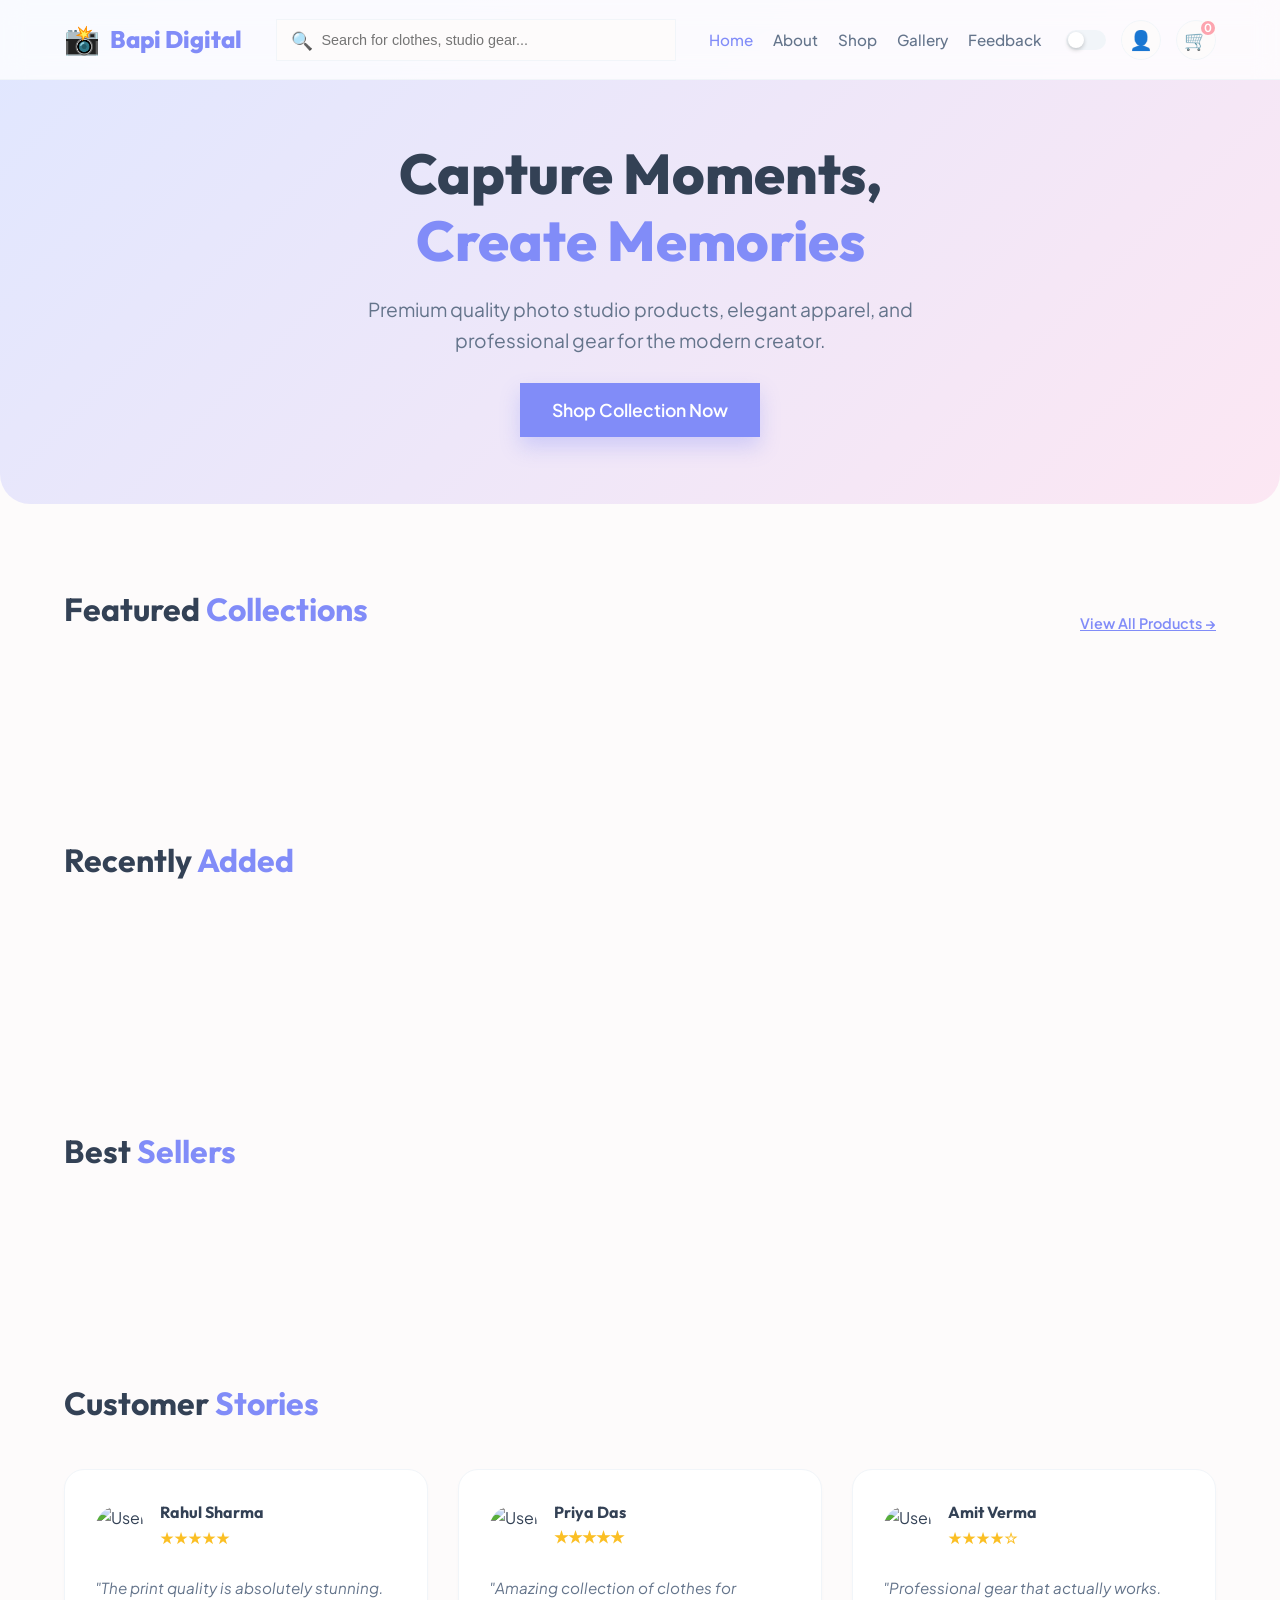
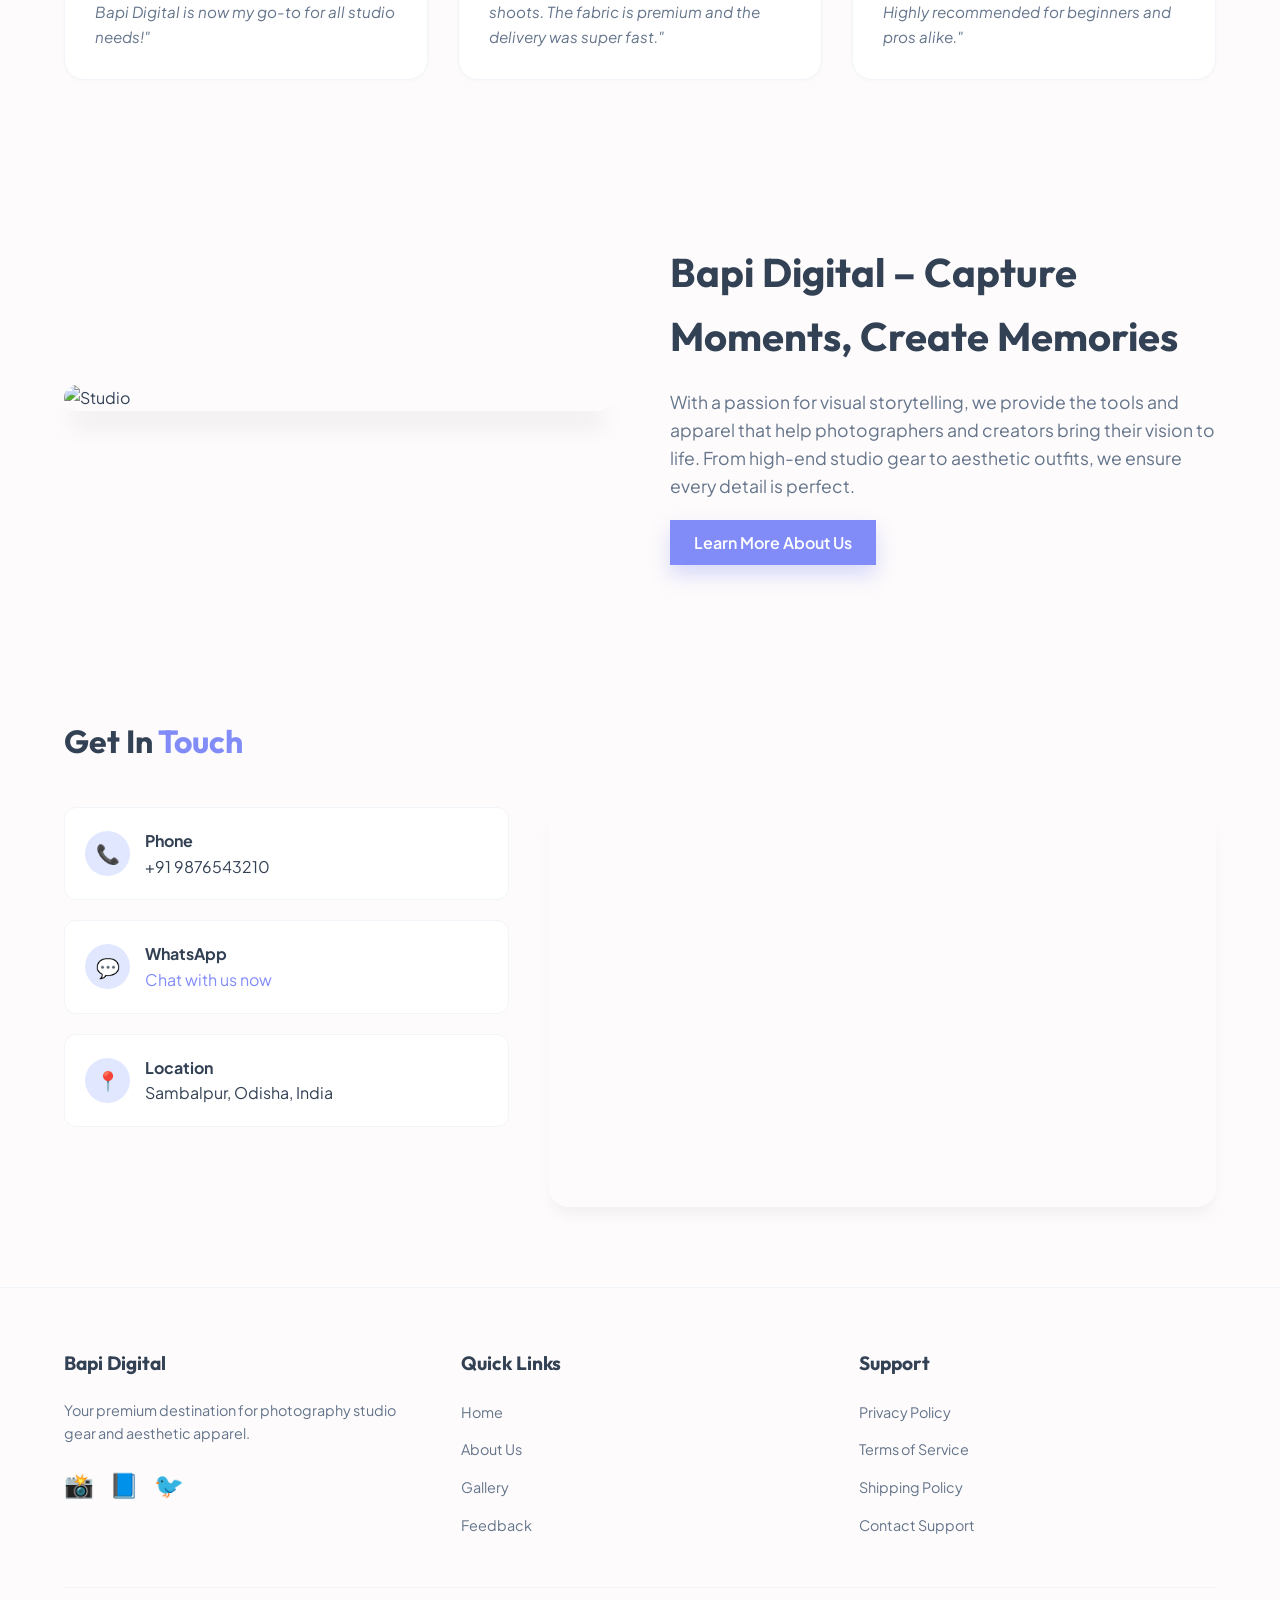
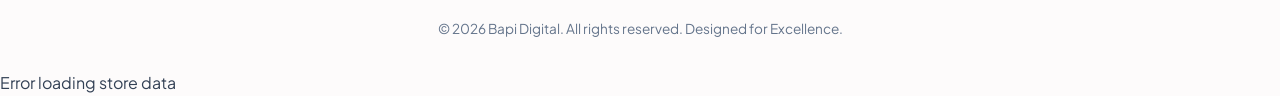
==== commit dd5adcf8: "majore_changes" ====
--- a/frontend/index.html
+++ b/frontend/index.html
@@ -3,116 +3,218 @@
 <head>
   <meta charset="UTF-8">
   <meta name="viewport" content="width=device-width, initial-scale=1.0">
-  <meta name="description" content="Bapi Digital - Premium photo studio products. Shop clothes, photo prints, and studio items.">
-  <title>Bapi Digital — Premium Studio Products</title>
+  <meta name="description" content="Bapi Digital - Premium photo studio products and services.">
+  <title>Bapi Digital | Modern Studio Store</title>
   <link rel="stylesheet" href="css/style.css">
   <link rel="icon" href="data:image/svg+xml,<svg xmlns='http://www.w3.org/2000/svg' viewBox='0 0 100 100'><text y='.9em' font-size='90'>📸</text></svg>">
 </head>
 <body>
-  <div class="nav-overlay" id="navOverlay"></div>
+
+  <!-- Loading Spinner -->
+  <div class="loader" id="pageLoader">
+    <div class="spinner"></div>
+  </div>
+
   <!-- Navbar -->
-  <nav class="navbar" id="navbar">
+  <nav class="navbar">
     <a href="index.html" class="nav-brand">
-      <div class="brand-icon">📸</div>
+      <span class="logo-icon">📸</span>
       Bapi Digital
     </a>
-    <ul class="nav-links" id="navLinks">
-      <li><a href="index.html" class="active">Home</a></li>
-      <li><a href="about.html">About Us</a></li>
-      <li><a href="index.html#productGrid">Catalogue</a></li>
-      <li><a href="gallery.html">Gallery</a></li>
-      <li><a href="feedback.html">Feedback</a></li>
-      <li><a href="admin/login.html">Admin</a></li>
-    </ul>
-    <button class="nav-toggle" id="navToggle" aria-label="Toggle menu">
-      <span></span><span></span><span></span>
-    </button>
+
+    <div class="nav-search">
+      <span class="search-icon">🔍</span>
+      <input type="text" id="mainSearch" placeholder="Search for clothes, studio gear..." autocomplete="off">
+    </div>
+
+    <div class="nav-menu">
+      <ul class="nav-links">
+        <li><a href="index.html" class="active">Home</a></li>
+        <li><a href="about.html">About</a></li>
+        <li><a href="index.html#featured">Shop</a></li>
+        <li><a href="gallery.html">Gallery</a></li>
+        <li><a href="feedback.html">Feedback</a></li>
+      </ul>
+      
+      <div class="nav-icons">
+        <div class="theme-toggle" id="themeToggle">
+          <div class="toggle-circle"></div>
+        </div>
+        <a href="admin/login.html" class="icon-btn" title="Admin Login">👤</a>
+        <div class="icon-btn" id="cartBtn" title="Shopping Cart">
+          🛒
+          <span class="cart-count" id="cartCount">0</span>
+        </div>
+      </div>
+    </div>
+    
+    <button class="nav-toggle" id="navToggle">☰</button>
   </nav>
 
   <main class="main-content">
-    <div class="container">
-
-      <!-- Hero Section -->
-      <section class="hero animate-in">
-        <h1>Welcome to <span class="gradient-text">Bapi Digital</span></h1>
-        <p>Your one-stop shop for premium clothes, stunning photo prints, and professional studio equipment.</p>
-        <div class="hero-btns">
-          <a href="#productGrid" class="btn btn-primary">Explore Collection</a>
-          <a href="#" id="contactUsBtn" class="btn btn-outline">Contact Us</a>
-        </div>
-      </section>
-
-      <!-- Features Section -->
-      <section class="features-grid animate-in stagger-1">
-        <div class="feature-item">
-          <div class="feature-icon">✨</div>
-          <h3>Premium Quality</h3>
-          <p>Only the finest materials and prints for your professional needs.</p>
-        </div>
-        <div class="feature-item">
-          <div class="feature-icon">🚀</div>
-          <h3>Fast Delivery</h3>
-          <p>Quick turnaround and reliable shipping to your doorstep.</p>
-        </div>
-        <div class="feature-item">
-          <div class="feature-icon">🛠️</div>
-          <h3>Pro Gear</h3>
-          <p>Equip your studio with industry-standard tools and accessories.</p>
-        </div>
-      </section>
-
-      <!-- Search & Filters -->
-      <section class="search-section animate-in stagger-1">
-        <div class="search-box">
-          <span class="search-icon">🔍</span>
-          <input type="text" id="searchInput" placeholder="Search products..." autocomplete="off">
-        </div>
-        <div class="filter-tabs" id="filterTabs">
-          <button class="filter-tab active" data-category="ALL">All</button>
-          <button class="filter-tab" data-category="CLOTHES">👕 Clothes</button>
-          <button class="filter-tab" data-category="PHOTOS">📸 Photos</button>
-          <button class="filter-tab" data-category="STUDIO_ITEMS">🎬 Studio Items</button>
-        </div>
-      </section>
-
-      <!-- Recently Added -->
-      <section id="recentSection" class="animate-in stagger-2" style="display:none;">
-        <div class="section-header">
-          <h2 class="section-title">🆕 <span class="highlight">Recently Added</span></h2>
-        </div>
-        <div class="recent-scroll" id="recentProducts"></div>
-      </section>
-
-      <!-- All Products -->
-      <section class="animate-in stagger-3" style="margin-top: var(--space-2xl);">
-        <div class="section-header">
-          <h2 class="section-title">All <span class="highlight">Products</span></h2>
-          <span id="productCount" style="color: var(--text-muted); font-size: 0.85rem;"></span>
-        </div>
-        <div class="product-grid" id="productGrid">
-          <!-- Skeleton loaders -->
-        </div>
-
-        <!-- Empty State -->
-        <div class="empty-state" id="emptyState" style="display:none;">
-          <div class="empty-icon">📦</div>
-          <h3>No products found</h3>
-          <p>Try adjusting your search or filter criteria.</p>
-        </div>
-      </section>
-
-    </div>
+    
+    <!-- Hero Section -->
+    <section class="hero">
+      <h1>Capture Moments, <br><span style="color: var(--primary);">Create Memories</span></h1>
+      <p>Premium quality photo studio products, elegant apparel, and professional gear for the modern creator.</p>
+      <a href="#featured" class="btn-main">Shop Collection Now</a>
+    </section>
+
+    <!-- Featured Products -->
+    <section class="section" id="featured">
+      <div class="section-header">
+        <h2 class="section-title">Featured <span>Collections</span></h2>
+        <a href="products.html" class="view-all">View All Products →</a>
+      </div>
+      <div class="product-grid" id="featuredGrid">
+        <!-- Products loaded via JS -->
+      </div>
+    </section>
+
+    <!-- Recently Added (Horizontal) -->
+    <section class="section" style="background: var(--bg-secondary);">
+      <div class="section-header">
+        <h2 class="section-title">Recently <span>Added</span></h2>
+      </div>
+      <div class="horizontal-scroll" id="recentGrid">
+        <!-- Products loaded via JS -->
+      </div>
+    </section>
+
+    <!-- Best Sellers -->
+    <section class="section">
+      <div class="section-header">
+        <h2 class="section-title">Best <span>Sellers</span></h2>
+      </div>
+      <div class="product-grid" id="bestSellersGrid">
+        <!-- Products loaded via JS -->
+      </div>
+    </section>
+
+    <!-- Customer Reviews -->
+    <section class="section" style="background: var(--bg-secondary);">
+      <div class="section-header">
+        <h2 class="section-title">Customer <span>Stories</span></h2>
+      </div>
+      <div class="reviews-grid">
+        <div class="review-card">
+          <div class="review-user">
+            <img src="https://i.pravatar.cc/150?u=1" alt="User">
+            <div>
+              <h4>Rahul Sharma</h4>
+              <div class="review-stars">★★★★★</div>
+            </div>
+          </div>
+          <p class="review-text">"The print quality is absolutely stunning. Bapi Digital is now my go-to for all studio needs!"</p>
+        </div>
+        <div class="review-card">
+          <div class="review-user">
+            <img src="https://i.pravatar.cc/150?u=2" alt="User">
+            <div>
+              <h4>Priya Das</td>
+              <div class="review-stars">★★★★★</div>
+            </div>
+          </div>
+          <p class="review-text">"Amazing collection of clothes for shoots. The fabric is premium and the delivery was super fast."</p>
+        </div>
+        <div class="review-card">
+          <div class="review-user">
+            <img src="https://i.pravatar.cc/150?u=3" alt="User">
+            <div>
+              <h4>Amit Verma</h4>
+              <div class="review-stars">★★★★☆</div>
+            </div>
+          </div>
+          <p class="review-text">"Professional gear that actually works. Highly recommended for beginners and pros alike."</p>
+        </div>
+      </div>
+    </section>
+
+    <!-- About Us -->
+    <section class="section">
+      <div class="about-container">
+        <img src="https://images.unsplash.com/photo-1542038784456-1ea8e935640e?q=80&w=1000" alt="Studio" class="about-image">
+        <div class="about-content">
+          <h2>Bapi Digital – Capture Moments, Create Memories</h2>
+          <p>With a passion for visual storytelling, we provide the tools and apparel that help photographers and creators bring their vision to life. From high-end studio gear to aesthetic outfits, we ensure every detail is perfect.</p>
+          <a href="about.html" class="btn-main" style="padding: 12px 24px; font-size: 1rem;">Learn More About Us</a>
+        </div>
+      </div>
+    </section>
+
+    <!-- Contact Section -->
+    <section class="section" style="background: var(--bg-secondary);">
+      <div class="section-header">
+        <h2 class="section-title">Get In <span>Touch</span></h2>
+      </div>
+      <div class="contact-wrapper">
+        <div class="contact-info">
+          <div class="info-item">
+            <div class="icon">📞</div>
+            <div>
+              <strong>Phone</strong><br>
+              <span id="displayPhone">+91 9876543210</span>
+            </div>
+          </div>
+          <div class="info-item">
+            <div class="icon">💬</div>
+            <div>
+              <strong>WhatsApp</strong><br>
+              <a href="#" id="whatsappLink" target="_blank" style="color: var(--primary);">Chat with us now</a>
+            </div>
+          </div>
+          <div class="info-item">
+            <div class="icon">📍</div>
+            <div>
+              <strong>Location</strong><br>
+              <span>Sambalpur, Odisha, India</span>
+            </div>
+          </div>
+        </div>
+        <div class="map-container">
+          <iframe src="https://www.google.com/maps/embed?pb=!1m18!1m12!1m3!1d3651.23456789!2d83.9!3d21.9!2m3!1f0!2f0!3f0!3m2!1i1024!2i768!4f13.1!3m3!1m2!1s0x0%3A0x0!2zTjCsMTInMDAuMCJOIDgzSxB1MC4wIkU!5e0!3m2!1sen!2sin!4v1234567890" width="100%" height="100%" style="border:0;" allowfullscreen="" loading="lazy"></iframe>
+        </div>
+      </div>
+    </section>
+
   </main>
 
   <!-- Footer -->
   <footer class="footer">
-    <div class="container">
-      <div class="footer-brand">📸 Bapi Digital</div>
-      <p>&copy; 2026 Bapi Digital. All rights reserved.</p>
+    <div class="footer-grid">
+      <div class="footer-col">
+        <h4>Bapi Digital</h4>
+        <p style="color: var(--text-muted); font-size: 0.9rem; margin-bottom: 20px;">Your premium destination for photography studio gear and aesthetic apparel.</p>
+        <div class="social-links" style="display:flex; gap:15px; font-size:1.5rem;">
+          <a href="#">📸</a> <a href="#">📘</a> <a href="#">🐦</a>
+        </div>
+      </div>
+      <div class="footer-col">
+        <h4>Quick Links</h4>
+        <ul class="footer-links">
+          <li><a href="index.html">Home</a></li>
+          <li><a href="about.html">About Us</a></li>
+          <li><a href="gallery.html">Gallery</a></li>
+          <li><a href="feedback.html">Feedback</a></li>
+        </ul>
+      </div>
+      <div class="footer-col">
+        <h4>Support</h4>
+        <ul class="footer-links">
+          <li><a href="#">Privacy Policy</a></li>
+          <li><a href="#">Terms of Service</a></li>
+          <li><a href="#">Shipping Policy</a></li>
+          <li><a href="#">Contact Support</a></li>
+        </ul>
+      </div>
+    </div>
+    <div class="footer-bottom">
+      &copy; 2026 Bapi Digital. All rights reserved. Designed for Excellence.
     </div>
   </footer>
 
   <script src="js/api.js"></script>
+  <script src="js/common.js"></script>
   <script src="js/home.js"></script>
 </body>
 </html>
--- a/frontend/css/style.css
+++ b/frontend/css/style.css
@@ -1,854 +1,668 @@
-/* ========== BAPI DIGITAL - Global Styles ========== */
-@import url('https://fonts.googleapis.com/css2?family=Inter:wght@300;400;500;600;700;800&family=Outfit:wght@400;500;600;700;800&display=swap');
+/* 
+  Bapi Digital - Production Ready Modern E-commerce Styles
+  Theme: Cute + Aesthetic + Minimal Modern
+*/
+
+@import url('https://fonts.googleapis.com/css2?family=Outfit:wght@300;400;500;600;700;800&family=Plus+Jakarta+Sans:wght@300;400;500;600;700&display=swap');
 
 :root {
-  /* Brand Colors - Refined */
-  --primary: #6366f1;
-  --primary-light: #818cf8;
-  --primary-dark: #4f46e5;
-  --accent: #06b6d4;
-  --accent-light: #22d3ee;
-  --accent-dark: #0891b2;
-
-  /* Neutral - Modern Light Theme */
-  --bg-primary: #fcfcfd;
-  --bg-secondary: #f8fafc;
+  /* Soft Pastel Palette */
+  --primary: #818cf8;
+  --primary-hover: #6366f1;
+  --primary-soft: #e0e7ff;
+  --secondary: #a7f3d0;
+  --secondary-soft: #d1fae5;
+  --accent: #fbcfe8;
+  --accent-soft: #fce7f3;
+  --danger: #fda4af;
+  --success: #86efac;
+  
+  /* Neutrals */
+  --bg-main: #fdfbfb;
   --bg-card: #ffffff;
-  --bg-card-hover: #fafafa;
-  --surface: #f1f5f9;
-  --border: rgba(99, 102, 241, 0.1);
-  --border-light: rgba(0, 0, 0, 0.05);
-
-  /* Text - High Contrast & Hierarchy */
-  --text-primary: #1e293b;
-  --text-secondary: #475569;
+  --bg-nav: rgba(255, 255, 255, 0.8);
+  --text-main: #334155;
+  --text-muted: #64748b;
+  --border-color: #f1f5f9;
+  
+  /* Effects */
+  --shadow-sm: 0 2px 4px rgba(0,0,0,0.02);
+  --shadow-md: 0 10px 15px -3px rgba(0,0,0,0.05);
+  --shadow-lg: 0 20px 25px -5px rgba(0,0,0,0.08);
+  --radius-md: 12px;
+  --radius-lg: 20px;
+  --radius-xl: 30px;
+  --transition: all 0.3s cubic-bezier(0.4, 0, 0.2, 1);
+}
+
+/* Dark Mode Variables */
+[data-theme="dark"] {
+  --bg-main: #0f172a;
+  --bg-card: #1e293b;
+  --bg-nav: rgba(15, 23, 42, 0.8);
+  --text-main: #f1f5f9;
   --text-muted: #94a3b8;
-
-  /* Status */
-  --success: #10b981;
-  --warning: #f59e0b;
-  --danger: #ef4444;
-  --whatsapp: #25d366;
-
-  /* Spacing */
-  --space-xs: 4px;
-  --space-sm: 8px;
-  --space-md: 16px;
-  --space-lg: 24px;
-  --space-xl: 32px;
-  --space-2xl: 48px;
-  --space-3xl: 64px;
-
-  /* Radius */
-  --radius-sm: 8px;
-  --radius-md: 12px;
-  --radius-lg: 16px;
-  --radius-xl: 24px;
-  --radius-full: 9999px;
-
-  /* Shadows - Layered for Depth */
-  --shadow-sm: 0 1px 2px 0 rgba(0, 0, 0, 0.05);
-  --shadow-md: 0 4px 6px -1px rgba(0, 0, 0, 0.1), 0 2px 4px -1px rgba(0, 0, 0, 0.06);
-  --shadow-lg: 0 10px 15px -3px rgba(0, 0, 0, 0.1), 0 4px 6px -2px rgba(0, 0, 0, 0.05);
-  --shadow-glow: 0 0 20px rgba(99, 102, 241, 0.2);
-
-  /* Transitions */
-  --transition-fast: 0.15s ease;
-  --transition: 0.3s cubic-bezier(0.4, 0, 0.2, 1);
-  --transition-slow: 0.5s cubic-bezier(0.4, 0, 0.2, 1);
-}
-
-/* ========== Reset & Base ========== */
-*, *::before, *::after { box-sizing: border-box; margin: 0; padding: 0; }
-
-html { scroll-behavior: smooth; font-size: 16px; }
+  --border-color: #334155;
+  --primary-soft: #312e81;
+  --secondary-soft: #064e3b;
+}
+
+* {
+  box-sizing: border-box;
+  margin: 0;
+  padding: 0;
+  -webkit-tap-highlight-color: transparent;
+}
 
 body {
-  font-family: 'Inter', sans-serif;
-  color: var(--text-primary);
-  background-color: var(--bg-primary);
+  font-family: 'Plus Jakarta Sans', sans-serif;
+  background-color: var(--bg-main);
+  color: var(--text-main);
   line-height: 1.6;
-}
-
-.nav-overlay.active {
-  opacity: 1;
-  visibility: visible;
-}
-
-/* ========== Navbar ========== */
+  transition: background-color 0.3s ease, color 0.3s ease;
+  overflow-x: hidden;
+}
+
+h1, h2, h3, h4, .font-outfit {
+  font-family: 'Outfit', sans-serif;
+}
+
+a { text-decoration: none; color: inherit; transition: var(--transition); }
+ul { list-style: none; }
+button { cursor: pointer; border: none; outline: none; font-family: inherit; }
+
+/* ========== Sticky Navbar ========== */
 .navbar {
   position: fixed;
   top: 0;
-  left: 0;
-  right: 0;
+  width: 100%;
   height: 80px;
-  background: rgba(255, 255, 255, 0.9);
-  backdrop-filter: blur(10px);
+  background: var(--bg-nav);
+  backdrop-filter: blur(12px);
+  -webkit-backdrop-filter: blur(12px);
   display: flex;
   align-items: center;
   justify-content: space-between;
-  padding: 0 var(--space-xl);
-  z-index: 1100;
-  border-bottom: 1px solid var(--border-light);
-  box-shadow: var(--shadow-sm);
+  padding: 0 5%;
+  z-index: 1000;
+  border-bottom: 1px solid var(--border-color);
+  transition: var(--transition);
 }
 
 .nav-brand {
   display: flex;
   align-items: center;
-  gap: var(--space-sm);
-  text-decoration: none;
+  gap: 10px;
   font-family: 'Outfit', sans-serif;
-  font-weight: 700;
-  font-size: 1.25rem;
-  color: var(--text-primary);
-}
-
-.brand-icon {
+  font-weight: 800;
   font-size: 1.5rem;
-}
-
-.nav-title {
-  font-family: 'Outfit', sans-serif;
-  font-weight: 600;
-  color: var(--text-muted);
+  color: var(--primary);
+}
+
+.nav-brand .logo-icon {
+  font-size: 1.8rem;
+}
+
+.nav-search {
+  flex: 0 1 400px;
+  position: relative;
+  margin: 0 20px;
+}
+
+.nav-search input {
+  width: 100%;
+  padding: 12px 20px 12px 45px;
+  border-radius: var(--radius-full);
+  border: 1px solid var(--border-color);
+  background: var(--bg-main);
+  color: var(--text-main);
   font-size: 0.9rem;
-  text-transform: uppercase;
-  letter-spacing: 1px;
+  transition: var(--transition);
+}
+
+.nav-search input:focus {
+  border-color: var(--primary);
+  box-shadow: 0 0 0 3px var(--primary-soft);
+  outline: none;
+}
+
+.nav-search .search-icon {
+  position: absolute;
+  left: 15px;
+  top: 50%;
+  transform: translateY(-50%);
+  color: var(--text-muted);
+  font-size: 1.1rem;
+}
+
+.nav-menu {
+  display: flex;
+  align-items: center;
+  gap: 25px;
 }
 
 .nav-links {
   display: flex;
-  align-items: center;
-  gap: var(--space-lg);
-  list-style: none;
+  gap: 20px;
+  align-items: center;
 }
 
 .nav-links a {
-  text-decoration: none;
-  color: var(--text-secondary);
+  font-size: 0.95rem;
   font-weight: 500;
-  font-size: 0.95rem;
-  transition: var(--transition);
-  position: relative;
+  color: var(--text-muted);
 }
 
 .nav-links a:hover, .nav-links a.active {
   color: var(--primary);
 }
 
-.nav-links a.active::after {
+.nav-icons {
+  display: flex;
+  gap: 15px;
+  align-items: center;
+}
+
+.icon-btn {
+  position: relative;
+  width: 40px;
+  height: 40px;
+  border-radius: 50%;
+  display: flex;
+  align-items: center;
+  justify-content: center;
+  background: var(--bg-main);
+  border: 1px solid var(--border-color);
+  cursor: pointer;
+  transition: var(--transition);
+  font-size: 1.2rem;
+}
+
+.icon-btn:hover {
+  background: var(--primary-soft);
+  transform: translateY(-2px);
+}
+
+.cart-count {
+  position: absolute;
+  top: -2px;
+  right: -2px;
+  background: var(--danger);
+  color: white;
+  font-size: 0.7rem;
+  font-weight: 700;
+  width: 18px;
+  height: 18px;
+  border-radius: 50%;
+  display: flex;
+  align-items: center;
+  justify-content: center;
+  border: 2px solid var(--bg-main);
+}
+
+.theme-toggle {
+  width: 40px;
+  height: 20px;
+  background: var(--border-color);
+  border-radius: 20px;
+  position: relative;
+  cursor: pointer;
+  transition: var(--transition);
+}
+
+.theme-toggle .toggle-circle {
+  position: absolute;
+  top: 2px;
+  left: 2px;
+  width: 16px;
+  height: 16px;
+  background: white;
+  border-radius: 50%;
+  transition: var(--transition);
+  box-shadow: 0 2px 4px rgba(0,0,0,0.2);
+}
+
+[data-theme="dark"] .theme-toggle { background: var(--primary); }
+[data-theme="dark"] .theme-toggle .toggle-circle { transform: translateX(20px); }
+
+/* ========== Hero Section ========== */
+.hero {
+  padding: 140px 5% 80px;
+  background: linear-gradient(135deg, var(--primary-soft) 0%, var(--accent-soft) 100%);
+  border-radius: 0 0 var(--radius-xl) var(--radius-xl);
+  text-align: center;
+  position: relative;
+  overflow: hidden;
+}
+
+.hero::before {
   content: '';
   position: absolute;
-  bottom: -4px;
-  left: 0;
-  width: 100%;
-  height: 2px;
+  top: -10%; right: -10%;
+  width: 400px; height: 400px;
+  background: radial-gradient(circle, var(--secondary-soft) 0%, transparent 70%);
+  z-index: -1;
+}
+
+.hero h1 {
+  font-size: 3.5rem;
+  font-weight: 800;
+  color: var(--text-main);
+  margin-bottom: 20px;
+  line-height: 1.2;
+  animation: fadeInUp 0.8s ease;
+}
+
+.hero p {
+  font-size: 1.2rem;
+  color: var(--text-muted);
+  max-width: 600px;
+  margin: 0 auto 40px;
+  animation: fadeInUp 1s ease;
+}
+
+.btn-main {
+  padding: 16px 32px;
   background: var(--primary);
+  color: white;
   border-radius: var(--radius-full);
-}
-
-.nav-toggle {
-  display: none;
-  flex-direction: column;
+  font-weight: 600;
+  font-size: 1.1rem;
+  box-shadow: 0 10px 20px rgba(129, 140, 248, 0.3);
+  transition: var(--transition);
+  animation: fadeInUp 1.2s ease;
+}
+
+.btn-main:hover {
+  transform: scale(1.05);
+  background: var(--primary-hover);
+  box-shadow: 0 15px 25px rgba(129, 140, 248, 0.4);
+}
+
+/* ========== Sections Common ========== */
+.section {
+  padding: 80px 5%;
+}
+
+.section-header {
+  display: flex;
   justify-content: space-between;
-  width: 24px;
-  height: 18px;
-  background: transparent;
-  border: none;
-  cursor: pointer;
-  z-index: 1300;
-}
-
-.nav-toggle span {
-  display: block;
-  width: 100%;
-  height: 2px;
-  background: var(--text-primary);
-  transition: var(--transition);
-  border-radius: var(--radius-full);
-}
-
-.nav-overlay {
-  position: fixed;
-  inset: 0;
-  background: rgba(0, 0, 0, 0.4);
-  backdrop-filter: blur(4px);
-  z-index: 1100;
-  opacity: 0;
-  visibility: hidden;
-  transition: var(--transition);
-}
-
-/* ========== Container ========== */
-.container { max-width: 1280px; margin: 0 auto; padding: 0 var(--space-xl); }
-.main-content { padding-top: 90px; min-height: 100vh; }
-
-/* ========== Buttons ========== */
-.btn {
-  display: inline-flex;
-  align-items: center;
-  gap: var(--space-sm);
-  padding: 12px 24px;
-  border-radius: var(--radius-sm);
+  align-items: flex-end;
+  margin-bottom: 40px;
+}
+
+.section-title {
+  font-size: 2rem;
+  font-weight: 700;
+  color: var(--text-main);
+}
+
+.section-title span {
+  color: var(--primary);
+}
+
+.view-all {
+  color: var(--primary);
   font-weight: 600;
   font-size: 0.9rem;
-  letter-spacing: 0.3px;
-  transition: var(--transition);
-}
-
-.btn-primary {
-  background: linear-gradient(135deg, var(--primary), var(--primary-dark));
-  color: white;
-  box-shadow: 0 4px 15px rgba(108, 92, 231, 0.4);
-}
-.btn-primary:hover {
-  transform: translateY(-2px);
-  box-shadow: 0 6px 25px rgba(108, 92, 231, 0.5);
-}
-
-.btn-whatsapp {
-  background: linear-gradient(135deg, var(--whatsapp), #128C7E);
-  color: white;
-  box-shadow: 0 4px 15px rgba(37, 211, 102, 0.3);
-}
-.btn-whatsapp:hover {
-  transform: translateY(-2px);
-  box-shadow: 0 6px 25px rgba(37, 211, 102, 0.4);
-}
-
-.btn-outline {
-  background: transparent;
-  border: 1.5px solid var(--primary);
-  color: var(--primary-light);
-}
-.btn-outline:hover {
-  background: rgba(108, 92, 231, 0.1);
-}
-
-.btn-danger {
-  background: linear-gradient(135deg, var(--danger), #D63031);
-  color: white;
-}
-
-.btn-sm { padding: 8px 16px; font-size: 0.82rem; }
-.btn-lg { padding: 16px 32px; font-size: 1rem; }
-.btn-block { width: 100%; justify-content: center; }
-
-/* ========== Product Card ========== */
+  text-decoration: underline;
+}
+
+/* ========== Product Cards ========== */
 .product-grid {
   display: grid;
   grid-template-columns: repeat(auto-fill, minmax(260px, 1fr));
-  gap: var(--space-lg);
+  gap: 30px;
 }
 
 .product-card {
   background: var(--bg-card);
   border-radius: var(--radius-lg);
-  border: 1px solid var(--border-light);
-  overflow: hidden;
+  padding: 15px;
+  border: 1px solid var(--border-color);
   transition: var(--transition);
   position: relative;
   box-shadow: var(--shadow-sm);
+  display: flex;
+  flex-direction: column;
 }
 
 .product-card:hover {
-  transform: translateY(-8px);
-  border-color: var(--primary-light);
+  transform: translateY(-10px);
   box-shadow: var(--shadow-lg);
-}
-
-.product-card .card-image {
+  border-color: var(--primary-soft);
+}
+
+.product-card .wishlist-btn {
+  position: absolute;
+  top: 20px; right: 20px;
+  z-index: 10;
+  background: white;
+  width: 35px; height: 35px;
+  border-radius: 50%;
+  display: flex;
+  align-items: center;
+  justify-content: center;
+  box-shadow: var(--shadow-sm);
+  cursor: pointer;
+  transition: var(--transition);
+  font-size: 1.1rem;
+  color: #ccc;
+}
+
+.product-card .wishlist-btn.active { color: #ef4444; }
+
+.product-card .img-container {
   position: relative;
   width: 100%;
   aspect-ratio: 1;
+  border-radius: var(--radius-md);
   overflow: hidden;
-  background: var(--surface);
-}
-
-.product-card .card-image img {
+  background: var(--bg-main);
+  margin-bottom: 15px;
+}
+
+.product-card .img-container img {
   width: 100%;
   height: 100%;
   object-fit: cover;
-  transition: var(--transition-slow);
-}
-
-.product-card:hover .card-image img { transform: scale(1.08); }
-
-.product-card .card-badge {
+  transition: transform 0.5s ease;
+}
+
+.product-card:hover .img-container img {
+  transform: scale(1.1);
+}
+
+.discount-badge {
   position: absolute;
-  top: 12px; left: 12px;
-  background: linear-gradient(135deg, var(--accent), var(--accent-dark));
+  top: 10px; left: 10px;
+  background: var(--danger);
   color: white;
-  font-size: 0.7rem;
+  font-size: 0.75rem;
   font-weight: 700;
   padding: 4px 10px;
   border-radius: var(--radius-full);
-  text-transform: uppercase;
-  letter-spacing: 0.5px;
-}
-
-.product-card .card-whatsapp {
-  position: absolute;
-  top: 12px; right: 12px;
-  width: 40px; height: 40px;
+  z-index: 5;
+}
+
+.product-info {
+  display: flex;
+  flex-direction: column;
+  gap: 8px;
+  flex: 1;
+}
+
+.product-name {
+  font-weight: 600;
+  font-size: 1.1rem;
+  color: var(--text-main);
+  white-space: nowrap;
+  overflow: hidden;
+  text-overflow: ellipsis;
+}
+
+.product-rating {
+  display: flex;
+  align-items: center;
+  gap: 5px;
+  font-size: 0.8rem;
+  color: #fbbf24;
+}
+
+.product-rating span {
+  color: var(--text-muted);
+  font-weight: 400;
+}
+
+.product-price {
+  display: flex;
+  align-items: baseline;
+  gap: 8px;
+  margin: 10px 0;
+}
+
+.current-price {
+  font-size: 1.3rem;
+  font-weight: 700;
+  color: var(--text-main);
+}
+
+.old-price {
+  font-size: 0.9rem;
+  color: var(--text-muted);
+  text-decoration: line-through;
+}
+
+.product-actions {
+  display: grid;
+  grid-template-columns: 1fr 1fr;
+  gap: 10px;
+  margin-top: auto;
+}
+
+.btn-cart {
+  padding: 10px;
+  background: var(--primary-soft);
+  color: var(--primary-hover);
+  border-radius: var(--radius-md);
+  font-weight: 600;
+  font-size: 0.85rem;
+  text-align: center;
+  transition: var(--transition);
+}
+
+.btn-cart:hover {
+  background: var(--primary);
+  color: white;
+}
+
+.btn-whatsapp {
+  padding: 10px;
+  background: #25d366;
+  color: white;
+  border-radius: var(--radius-md);
+  font-weight: 600;
+  font-size: 0.85rem;
+  text-align: center;
+  transition: var(--transition);
+}
+
+.btn-whatsapp:hover {
+  background: #128C7E;
+  transform: scale(1.05);
+}
+
+/* ========== Horizontal Scroll ========== */
+.horizontal-scroll {
+  display: flex;
+  gap: 25px;
+  overflow-x: auto;
+  padding: 20px 0;
+  scrollbar-width: none;
+}
+.horizontal-scroll::-webkit-scrollbar { display: none; }
+.horizontal-scroll .product-card {
+  min-width: 280px;
+}
+
+/* ========== Reviews Section ========== */
+.reviews-grid {
+  display: grid;
+  grid-template-columns: repeat(auto-fit, minmax(300px, 1fr));
+  gap: 30px;
+}
+
+.review-card {
+  background: var(--bg-card);
+  padding: 30px;
+  border-radius: var(--radius-lg);
+  border: 1px solid var(--border-color);
+  box-shadow: var(--shadow-sm);
+  transition: var(--transition);
+}
+
+.review-card:hover { transform: translateY(-5px); box-shadow: var(--shadow-md); }
+
+.review-user {
+  display: flex;
+  align-items: center;
+  gap: 15px;
+  margin-bottom: 15px;
+}
+
+.review-user img {
+  width: 50px; height: 50px;
   border-radius: 50%;
-  background: var(--whatsapp);
-  color: white;
+  object-fit: cover;
+}
+
+.review-user h4 {
+  font-size: 1rem;
+  color: var(--text-main);
+}
+
+.review-stars { color: #fbbf24; margin-bottom: 10px; }
+
+.review-text {
+  font-size: 0.95rem;
+  color: var(--text-muted);
+  font-style: italic;
+}
+
+/* ========== About Us ========== */
+.about-container {
+  display: grid;
+  grid-template-columns: 1fr 1fr;
+  gap: 60px;
+  align-items: center;
+}
+
+.about-image {
+  width: 100%;
+  border-radius: var(--radius-xl);
+  box-shadow: var(--shadow-lg);
+}
+
+.about-content h2 {
+  font-size: 2.5rem;
+  margin-bottom: 20px;
+}
+
+.about-content p {
+  font-size: 1.1rem;
+  color: var(--text-muted);
+  margin-bottom: 30px;
+}
+
+/* ========== Contact Section ========== */
+.contact-wrapper {
+  display: grid;
+  grid-template-columns: 1fr 1.5fr;
+  gap: 40px;
+}
+
+.contact-info {
+  display: flex;
+  flex-direction: column;
+  gap: 20px;
+}
+
+.info-item {
+  display: flex;
+  align-items: center;
+  gap: 15px;
+  padding: 20px;
+  background: var(--bg-card);
+  border-radius: var(--radius-md);
+  border: 1px solid var(--border-color);
+}
+
+.info-item .icon {
+  width: 45px; height: 45px;
+  background: var(--primary-soft);
+  color: var(--primary);
+  border-radius: 50%;
   display: flex;
   align-items: center;
   justify-content: center;
   font-size: 1.2rem;
-  opacity: 0;
-  transform: scale(0.8);
-  transition: var(--transition);
-  box-shadow: 0 4px 15px rgba(37, 211, 102, 0.4);
-}
-
-.product-card:hover .card-whatsapp {
-  opacity: 1;
-  transform: scale(1);
-}
-
-.product-card .card-body { padding: var(--space-md); }
-
-.product-card .card-category {
-  font-size: 0.72rem;
-  font-weight: 600;
-  color: var(--primary-light);
-  text-transform: uppercase;
-  letter-spacing: 1px;
-  margin-bottom: var(--space-xs);
-}
-
-.product-card .card-title {
-  font-family: 'Outfit', sans-serif;
-  font-size: 1.05rem;
-  font-weight: 600;
-  color: var(--text-primary);
-  margin-bottom: var(--space-sm);
-  display: -webkit-box;
-  -webkit-line-clamp: 2;
-  -webkit-box-orient: vertical;
-  overflow: hidden;
-}
-
-.product-card .card-desc {
-  font-size: 0.82rem;
-  color: var(--text-muted);
-  margin-bottom: var(--space-md);
-  display: -webkit-box;
-  -webkit-line-clamp: 2;
-  -webkit-box-orient: vertical;
-  overflow: hidden;
-}
-
-.product-card .card-footer {
-  display: flex;
-  align-items: center;
-  justify-content: space-between;
-  padding: var(--space-md);
-  border-top: 1px solid var(--border-light);
-}
-
-.product-card .card-price {
-  font-family: 'Outfit', sans-serif;
-  font-size: 1.25rem;
-  font-weight: 700;
-  color: var(--accent);
-}
-
-.product-card .card-price span {
-  font-size: 0.85rem;
-  color: var(--text-muted);
-  font-weight: 400;
-}
-
-/* ========== Section Headers ========== */
-.section-header {
-  display: flex;
-  align-items: center;
-  justify-content: space-between;
-  margin-bottom: var(--space-xl);
-}
-
-.section-title {
-  font-family: 'Outfit', sans-serif;
-  font-size: 1.75rem;
-  font-weight: 700;
-  color: var(--text-primary);
-}
-
-.section-title .highlight {
-  background: linear-gradient(135deg, var(--primary), var(--accent));
-  -webkit-background-clip: text;
-  -webkit-text-fill-color: transparent;
-  background-clip: text;
-}
-
-/* ========== Search & Filters ========== */
-.search-section {
-  display: flex;
-  gap: var(--space-md);
-  margin-bottom: var(--space-xl);
-  flex-wrap: wrap;
-}
-
-.search-box {
-  flex: 1;
-  min-width: 280px;
-  position: relative;
-}
-
-.search-box input {
+}
+
+.map-container {
   width: 100%;
-  padding: 14px 20px 14px 50px;
-  background: var(--bg-card);
-  border: 1.5px solid var(--border);
-  border-radius: var(--radius-md);
-  color: var(--text-primary);
-  font-size: 0.95rem;
-  transition: var(--transition);
-}
-
-.search-box input:focus {
-  border-color: var(--primary);
-  box-shadow: 0 0 0 3px rgba(108, 92, 231, 0.15);
-}
-
-.search-box input::placeholder { color: var(--text-muted); }
-
-.search-box .search-icon {
-  position: absolute;
-  left: 18px;
-  top: 50%;
-  transform: translateY(-50%);
-  color: var(--text-muted);
-  font-size: 1.1rem;
-}
-
-.filter-tabs {
-  display: flex;
-  gap: var(--space-sm);
-  flex-wrap: wrap;
-}
-
-.filter-tab {
-  padding: 10px 20px;
-  background: var(--bg-secondary);
-  border: 1px solid var(--border-light);
-  border-radius: var(--radius-full);
-  color: var(--text-secondary);
-  font-weight: 500;
-  font-size: 0.85rem;
-  cursor: pointer;
-  transition: var(--transition);
-  box-shadow: var(--shadow-sm);
-}
-
-.filter-tab:hover { 
-  border-color: var(--primary-light); 
-  color: var(--primary);
-  background: white;
-}
-
-.filter-tab.active {
-  background: var(--primary);
-  border-color: var(--primary);
-  color: white;
-  box-shadow: 0 4px 12px rgba(99, 102, 241, 0.3);
-}
-
-/* ========== Skeleton Loader ========== */
-.skeleton {
-  background: linear-gradient(90deg, var(--bg-card) 25%, var(--surface) 50%, var(--bg-card) 75%);
-  background-size: 200% 100%;
-  animation: shimmer 1.5s infinite;
-  border-radius: var(--radius-md);
-}
-
-@keyframes shimmer {
-  0% { background-position: 200% 0; }
-  100% { background-position: -200% 0; }
-}
-
-.skeleton-card {
+  height: 100%;
+  min-height: 400px;
   border-radius: var(--radius-lg);
   overflow: hidden;
-  border: 1px solid var(--border);
-}
-
-.skeleton-card .skeleton-image { aspect-ratio: 1; }
-.skeleton-card .skeleton-body { padding: var(--space-md); }
-.skeleton-card .skeleton-line {
-  height: 14px;
-  margin-bottom: var(--space-sm);
-  border-radius: 4px;
-}
-.skeleton-card .skeleton-line:last-child { width: 60%; }
-
-/* ========== Hero ========== */
-.hero {
-  text-align: center;
-  padding: var(--space-3xl) 0;
-  position: relative;
-}
-
-.hero h1 {
-  font-family: 'Outfit', sans-serif;
-  font-size: 3.5rem;
-  font-weight: 800;
-  line-height: 1.1;
-  margin-bottom: var(--space-md);
-  color: var(--text-primary);
-  letter-spacing: -0.02em;
-}
-
-.hero p {
-  font-size: 1.25rem;
-  color: var(--text-secondary);
-  max-width: 650px;
-  margin: 0 auto var(--space-xl);
-  line-height: 1.5;
-}
-
-.hero::before {
-  content: '';
-  position: absolute;
-  top: -100px; left: 50%;
-  transform: translateX(-50%);
-  width: 600px; height: 600px;
-  background: radial-gradient(circle, rgba(108,92,231,0.12) 0%, transparent 70%);
-  pointer-events: none;
-}
-
-.hero h1 {
-  font-family: 'Outfit', sans-serif;
-  font-size: 3.2rem;
-  font-weight: 800;
-  line-height: 1.15;
-  margin-bottom: var(--space-lg);
-}
-
-.hero h1 .gradient-text {
-  background: linear-gradient(135deg, var(--primary), var(--accent), var(--primary-light));
-  -webkit-background-clip: text;
-  -webkit-text-fill-color: transparent;
-  background-clip: text;
-}
-
-.hero p {
-  font-size: 1.15rem;
-  color: var(--text-secondary);
-  max-width: 600px;
-  margin: 0 auto var(--space-xl);
-}
-
-/* ========== Recently Added Carousel ========== */
-.recent-scroll {
-  display: flex;
-  gap: var(--space-lg);
-  overflow-x: auto;
-  padding-bottom: var(--space-md);
-  scroll-snap-type: x mandatory;
-  -ms-overflow-style: none;
-  scrollbar-width: none;
-}
-.recent-scroll::-webkit-scrollbar { display: none; }
-.recent-scroll .product-card { min-width: 270px; scroll-snap-align: start; flex-shrink: 0; }
+  box-shadow: var(--shadow-md);
+}
 
 /* ========== Footer ========== */
 .footer {
   background: var(--bg-secondary);
-  border-top: 1px solid var(--border);
-  padding: var(--space-2xl) 0;
-  margin-top: var(--space-3xl);
+  padding: 60px 5% 30px;
+  border-top: 1px solid var(--border-color);
+}
+
+.footer-grid {
+  display: grid;
+  grid-template-columns: repeat(auto-fit, minmax(200px, 1fr));
+  gap: 40px;
+  margin-bottom: 50px;
+}
+
+.footer-col h4 {
+  font-size: 1.2rem;
+  margin-bottom: 20px;
+  color: var(--text-main);
+}
+
+.footer-links {
+  display: flex;
+  flex-direction: column;
+  gap: 12px;
+}
+
+.footer-links a {
+  color: var(--text-muted);
+  font-size: 0.9rem;
+}
+
+.footer-links a:hover {
+  color: var(--primary);
+  padding-left: 5px;
+}
+
+.footer-bottom {
   text-align: center;
-}
-
-.footer p { color: var(--text-muted); font-size: 0.85rem; }
-.footer .footer-brand {
-  font-family: 'Outfit', sans-serif;
-  font-weight: 700;
-  font-size: 1.2rem;
-  color: var(--text-primary);
-  margin-bottom: var(--space-sm);
-}
-
-/* ========== Toast ========== */
-.toast-container {
-  position: fixed;
-  top: 80px; right: 20px;
-  z-index: 10000;
-  display: flex;
-  flex-direction: column;
-  gap: var(--space-sm);
-}
-
-.toast {
-  background: var(--bg-card);
-  border: 1px solid var(--border);
-  border-left: 4px solid var(--success);
-  padding: var(--space-md) var(--space-lg);
-  border-radius: var(--radius-sm);
-  color: var(--text-primary);
-  font-size: 0.9rem;
-  box-shadow: var(--shadow-lg);
-  animation: slideIn 0.3s ease;
-  min-width: 300px;
-}
-
-.toast.error { border-left-color: var(--danger); }
-.toast.warning { border-left-color: var(--warning); }
-
-@keyframes slideIn {
-  from { transform: translateX(100%); opacity: 0; }
-  to { transform: translateX(0); opacity: 1; }
-}
-
-/* ========== Modal ========== */
-.modal-overlay {
+  padding-top: 30px;
+  border-top: 1px solid var(--border-color);
+  color: var(--text-muted);
+  font-size: 0.85rem;
+}
+
+/* ========== Loading Spinner ========== */
+.loader {
   position: fixed;
   inset: 0;
-  background: rgba(0, 0, 0, 0.7);
-  backdrop-filter: blur(8px);
-  z-index: 5000;
+  background: var(--bg-main);
+  z-index: 9999;
   display: flex;
   align-items: center;
   justify-content: center;
-  padding: var(--space-lg);
-  opacity: 0;
-  visibility: hidden;
-  transition: var(--transition);
-}
-
-.modal-overlay.active { opacity: 1; visibility: visible; }
-
-.modal {
-  background: var(--bg-secondary);
-  border: 1px solid var(--border);
-  border-radius: var(--radius-xl);
-  width: 100%;
-  max-width: 520px;
-  max-height: 90vh;
-  overflow-y: auto;
-  transform: scale(0.9) translateY(20px);
-  transition: var(--transition);
-}
-
-.modal-overlay.active .modal { transform: scale(1) translateY(0); }
-
-.modal-header {
-  display: flex;
-  align-items: center;
-  justify-content: space-between;
-  padding: var(--space-lg) var(--space-xl);
-  border-bottom: 1px solid var(--border-light);
-}
-
-.modal-header h3 {
-  font-family: 'Outfit', sans-serif;
-  font-size: 1.2rem;
-  font-weight: 700;
-}
-
-.modal-close {
-  width: 36px; height: 36px;
+  transition: opacity 0.5s ease, visibility 0.5s ease;
+}
+
+.spinner {
+  width: 50px;
+  height: 50px;
+  border: 5px solid var(--primary-soft);
+  border-top: 5px solid var(--primary);
   border-radius: 50%;
-  background: var(--surface);
-  color: var(--text-secondary);
-  display: flex;
-  align-items: center;
-  justify-content: center;
-  font-size: 1.2rem;
-}
-.modal-close:hover { background: var(--danger); color: white; }
-
-.modal-body { padding: var(--space-xl); }
-.modal-footer {
-  display: flex;
-  gap: var(--space-md);
-  justify-content: flex-end;
-  padding: var(--space-lg) var(--space-xl);
-  border-top: 1px solid var(--border-light);
-}
-
-/* ========== Forms ========== */
-.form-group { margin-bottom: var(--space-lg); }
-
-.form-group label {
-  display: block;
-  font-weight: 600;
-  font-size: 0.85rem;
-  color: var(--text-secondary);
-  margin-bottom: var(--space-sm);
-  text-transform: uppercase;
-  letter-spacing: 0.5px;
-}
-
-.form-control {
-  width: 100%;
-  padding: 12px 16px;
-  background: var(--bg-card);
-  border: 1.5px solid var(--border);
-  border-radius: var(--radius-sm);
-  color: var(--text-primary);
-  font-size: 0.95rem;
-  transition: var(--transition);
-}
-
-.form-control:focus {
-  border-color: var(--primary);
-  box-shadow: 0 0 0 3px rgba(108, 92, 231, 0.15);
-}
-
-.form-control::placeholder { color: var(--text-muted); }
-
-select.form-control { cursor: pointer; }
-
-textarea.form-control { resize: vertical; min-height: 100px; }
-
-/* ========== Empty State ========== */
-.empty-state {
-  text-align: center;
-  padding: var(--space-3xl) var(--space-xl);
-  color: var(--text-muted);
-}
-
-.empty-state .empty-icon { font-size: 3rem; margin-bottom: var(--space-lg); opacity: 0.5; }
-.empty-state h3 { color: var(--text-secondary); margin-bottom: var(--space-sm); }
-
-/* ========== Responsive ========== */
-@media (max-width: 768px) {
-  .navbar { 
-    padding: 0 var(--space-md); 
-    justify-content: space-between;
-    height: auto;
-    min-height: 70px;
-    flex-wrap: wrap;
-    align-items: center;
-    gap: 10px;
-  }
-  
-  .nav-brand { 
-    display: flex !important; 
-    flex: 1 1 auto;
-    min-width: 0;
-    font-size: 1rem;
-    gap: var(--space-xs);
-  }
-  
-  .nav-brand .brand-icon {
-    width: 32px;
-    height: 32px;
-    font-size: 1rem;
-    flex: 0 0 auto;
-  }
-  
-  .nav-title { 
-    display: none !important; 
-  }
-  
-  .nav-toggle { 
-    display: flex !important; 
-    z-index: 1300 !important; 
-    position: relative;
-    margin-left: auto;
-  }
-  
-  .nav-links { 
-    display: flex; 
-    position: fixed; 
-    top: 0; 
-    left: -100%; 
-    width: 280px; 
-    height: 100vh; 
-    background: #1a233a; 
-    flex-direction: column; 
-    padding: 80px var(--space-xl) var(--space-xl); 
-    transition: 0.4s cubic-bezier(0.4, 0, 0.2, 1);
-    z-index: 1150;
-    box-shadow: var(--shadow-lg);
-    gap: 0;
-  }
-  
-  .nav-links.open { 
-    left: 0 !important; 
-  }
-  
-  .nav-links a {
-    color: white;
-    width: 100%;
-    padding: var(--space-lg) 0;
-    border-radius: 0;
-    border-bottom: 1px solid rgba(255,255,255,0.1);
-    font-size: 1.1rem;
-    display: block;
-  }
-  
-  .nav-links a:hover, .nav-links a.active {
-    background: rgba(255,255,255,0.05);
-    color: var(--primary-light);
-  }
-  
-  .main-content {
-    padding-top: 130px;
-  }
-  
-  .hero { 
-    text-align: left; 
-    padding: var(--space-xl) 0; 
-  }
-  
-  .hero h1 { 
-    font-size: 2.2rem; 
-    text-align: left; 
-  }
-  
-  .hero p { 
-    font-size: 1.1rem; 
-    text-align: left; 
-    margin-left: 0; 
-  }
-  
-  .hero-btns { 
-    justify-content: flex-start; 
-    align-items: stretch; 
-    flex-direction: column; 
-  }
-  
-  .hero-btns .btn { 
-    width: 100%; 
-    justify-content: center; 
-  }
-  
-  .product-grid { 
-    grid-template-columns: repeat(auto-fill, minmax(160px, 1fr)); 
-    gap: var(--space-md); 
-  }
-  
-  .container { 
-    padding: 0 var(--space-md); 
-  }
-  
-  .section-title { 
-    font-size: 1.3rem; 
-  }
-  
-  .search-section { 
-    flex-direction: column; 
-  }
-}
-
-
-@media (max-width: 480px) {
-  .product-grid { grid-template-columns: repeat(2, 1fr); gap: var(--space-sm); }
-  .product-card .card-body { padding: var(--space-sm); }
-  .product-card .card-footer { padding: var(--space-sm); }
-  .product-card .card-title { font-size: 0.9rem; }
-  .product-card .card-price { font-size: 1rem; }
-}
-
+  animation: spin 1s linear infinite;
+}
+
+@keyframes spin { to { transform: rotate(360deg); } }
 
 /* ========== Animations ========== */
 @keyframes fadeInUp {
@@ -856,194 +670,27 @@
   to { opacity: 1; transform: translateY(0); }
 }
 
-.animate-in { animation: fadeInUp 0.5s ease forwards; }
-
-.stagger-1 { animation-delay: 0.1s; }
-.stagger-2 { animation-delay: 0.2s; }
-.stagger-3 { animation-delay: 0.3s; }
-.stagger-4 { animation-delay: 0.4s; }
-
-/* ========== Custom Enhancements ========== */
-.hero-btns {
-  display: flex;
-  gap: var(--space-md);
-  justify-content: center;
-  margin-top: var(--space-lg);
-}
-
-.features-grid {
-  display: grid;
-  grid-template-columns: repeat(auto-fit, minmax(250px, 1fr));
-  gap: var(--space-xl);
-  margin-bottom: var(--space-3xl);
-  padding: var(--space-xl) 0;
-}
-
-.feature-item {
-  text-align: center;
-  padding: var(--space-xl);
-  background: var(--bg-card);
-  border-radius: var(--radius-lg);
-  border: 1px solid var(--border-light);
-  transition: var(--transition);
-  box-shadow: var(--shadow-sm);
-}
-
-.feature-item:hover {
-  transform: translateY(-5px);
-  box-shadow: var(--shadow-md);
-  border-color: var(--primary-light);
-}
-
-.feature-icon {
-  font-size: 2.5rem;
-  margin-bottom: var(--space-md);
-}
-
-.feature-item h3 {
-  font-family: 'Outfit', sans-serif;
-  font-size: 1.25rem;
-  margin-bottom: var(--space-sm);
-  color: var(--text-primary);
-}
-
-.feature-item p {
-  color: var(--text-secondary);
-  font-size: 0.95rem;
-}
-
-/* ========== Feedback Form ========== */
-.feedback-section {
-  padding: var(--space-3xl) 0;
-  max-width: 700px;
-  margin: 0 auto;
-}
-
-.feedback-header {
-  text-align: center;
-  margin-bottom: var(--space-3xl);
-}
-
-.feedback-subtitle {
-  color: var(--primary);
-  font-weight: 600;
-  font-size: 1.1rem;
-  margin-bottom: var(--space-xs);
-}
-
-.feedback-header h1 {
-  font-family: 'Outfit', sans-serif;
-  font-size: 2.5rem;
-  color: var(--text-primary);
-  font-weight: 800;
-  margin-bottom: var(--space-sm);
-}
-
-.feedback-intro {
-  color: var(--text-secondary);
-  font-size: 1.1rem;
-  margin-bottom: var(--space-3xl);
-  max-width: 600px;
-  margin-left: auto;
-  margin-right: auto;
-}
-
-.feedback-card {
-  background: var(--bg-card);
-  padding: var(--space-xl);
-  border-radius: var(--radius-xl);
-  border: 1px solid var(--border-light);
-  box-shadow: var(--shadow-lg);
-  position: relative;
-  overflow: hidden;
-}
-
-.feedback-grid {
-  display: grid;
-  grid-template-columns: 1fr 1fr;
-  gap: var(--space-lg);
-}
-
-@media (max-width: 600px) {
-  .feedback-grid {
-    grid-template-columns: 1fr;
-  }
-}
-
-.feedback-field {
-  display: flex;
-  align-items: center;
-  gap: var(--space-md);
-  margin-bottom: var(--space-lg);
-  background: var(--bg-secondary);
-  padding: var(--space-sm) var(--space-md);
-  border-radius: var(--radius-md);
-  border: 1px solid var(--border-light);
-  transition: var(--transition);
-}
-
-.feedback-field:focus-within {
-  border-color: var(--primary);
-  box-shadow: 0 0 0 3px rgba(99, 102, 241, 0.1);
-  background: white;
-  transform: translateY(-2px);
-}
-
-.field-icon {
-  font-size: 1.2rem;
-  min-width: 24px;
-  text-align: center;
-}
-
-.feedback-field input, 
-.feedback-field select, 
-.feedback-field textarea {
-  flex: 1;
-  background: transparent;
-  border: none;
-  outline: none;
-  color: var(--text-primary);
-  font-size: 1rem;
-  font-family: inherit;
-}
-
-.feedback-field.full-width {
-  display: flex;
-  align-items: center;
-  gap: var(--space-md);
-  margin-bottom: var(--space-lg);
-  background: var(--bg-secondary);
-  padding: var(--space-sm) var(--space-md);
-  border-radius: var(--radius-md);
-  border: 1px solid var(--border-light);
-  transition: var(--transition);
-}
-
-.feedback-field.full-width textarea {
-  flex: 1;
-  background: transparent;
-  border: none;
-  outline: none;
-  color: var(--text-primary);
-  font-size: 1rem;
-  font-family: inherit;
-  resize: vertical;
-}
-
-.submit-btn {
-  display: flex;
-  align-items: center;
-  justify-content: center;
-  gap: var(--space-sm);
-  font-weight: 700;
-  position: relative;
-  overflow: hidden;
-}
-
-.submit-btn:hover .btn-icon {
-  transform: translateX(5px) translateY(-5px);
-}
-
-.btn-icon {
-  transition: var(--transition);
-}
+/* ========== Responsive ========== */
+@media (max-width: 1024px) {
+  .about-container, .contact-wrapper { grid-template-columns: 1fr; }
+}
+
+@media (max-width: 768px) {
+  .navbar { padding: 0 20px; }
+  .nav-search { display: none; }
+  .nav-links { display: none; }
+  .hero h1 { font-size: 2.2rem; }
+  .hero p { font-size: 1.1rem; }
+  .admin-main { margin-left: 0; }
+}
+
+.nav-toggle {
+  display: none;
+  font-size: 1.5rem;
+  background: none;
+  color: var(--text-main);
+}
+
+@media (max-width: 768px) {
+  .nav-toggle { display: block; }
+}
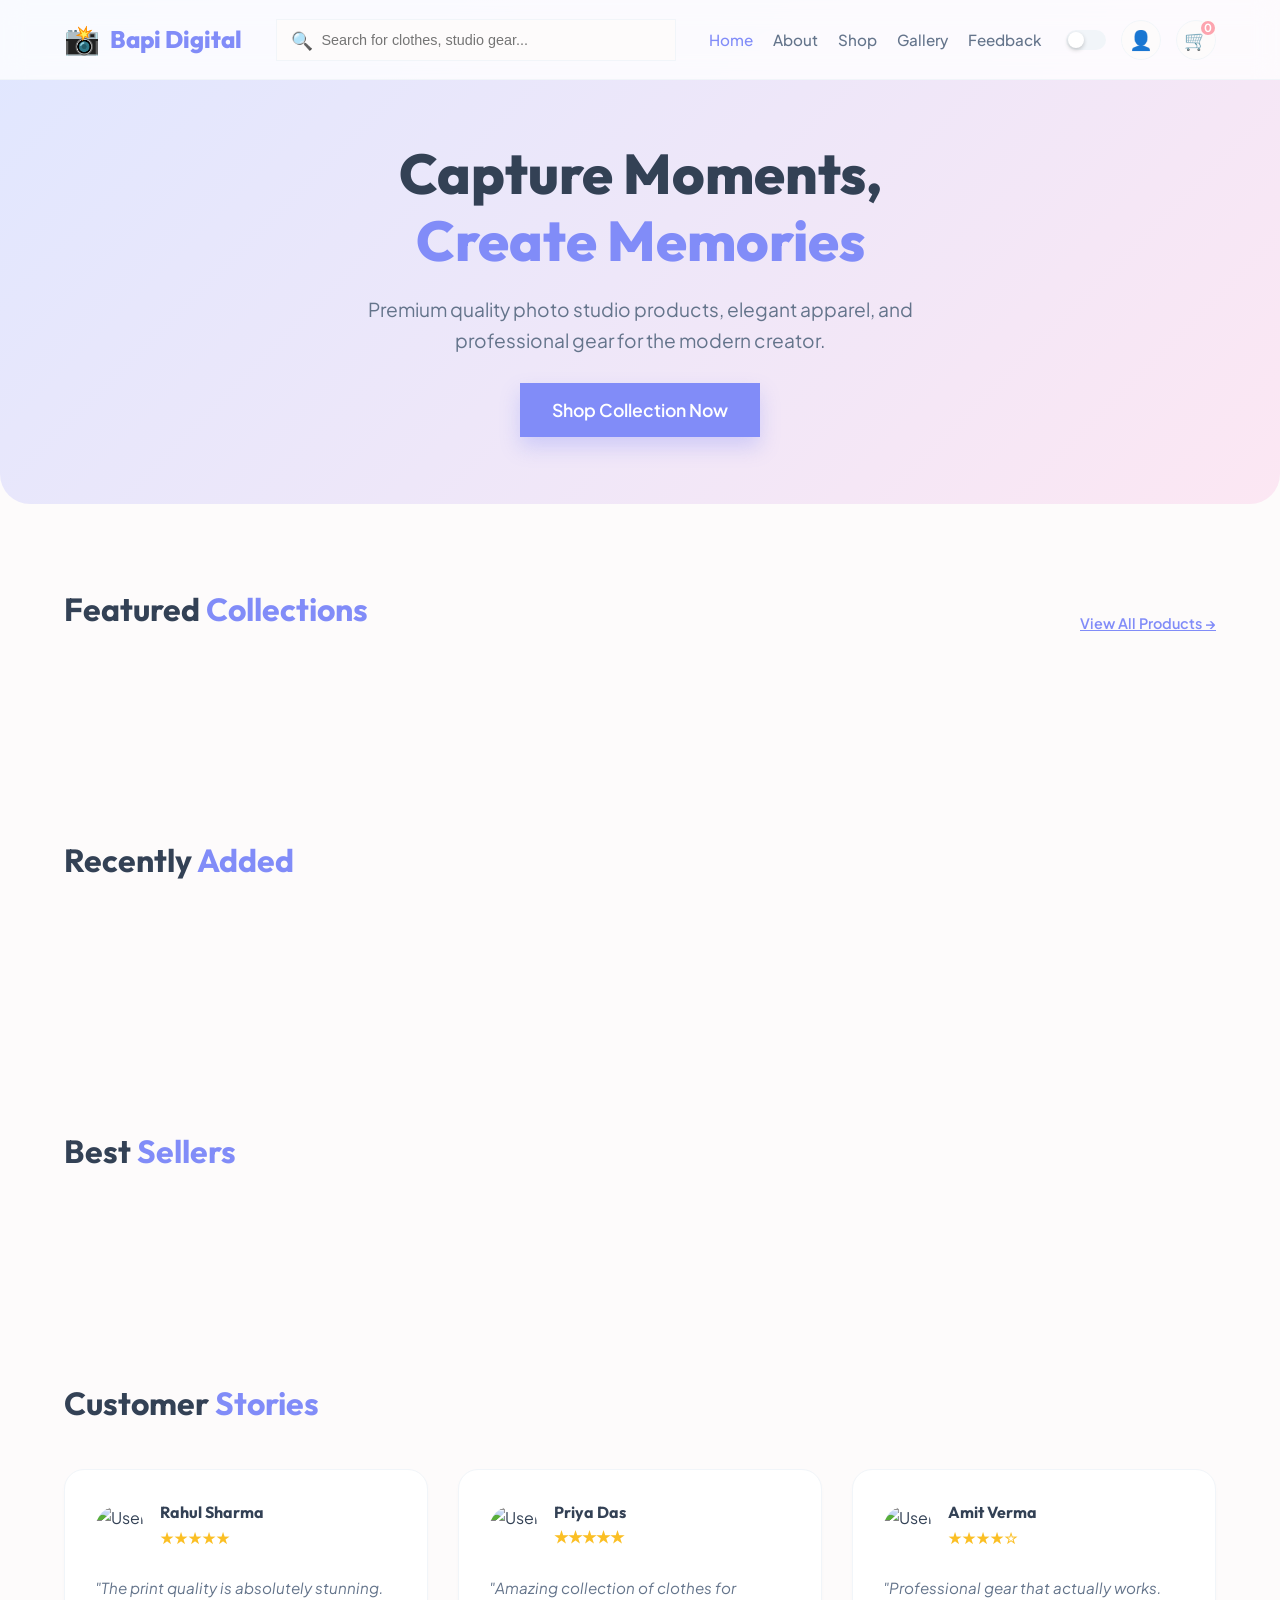
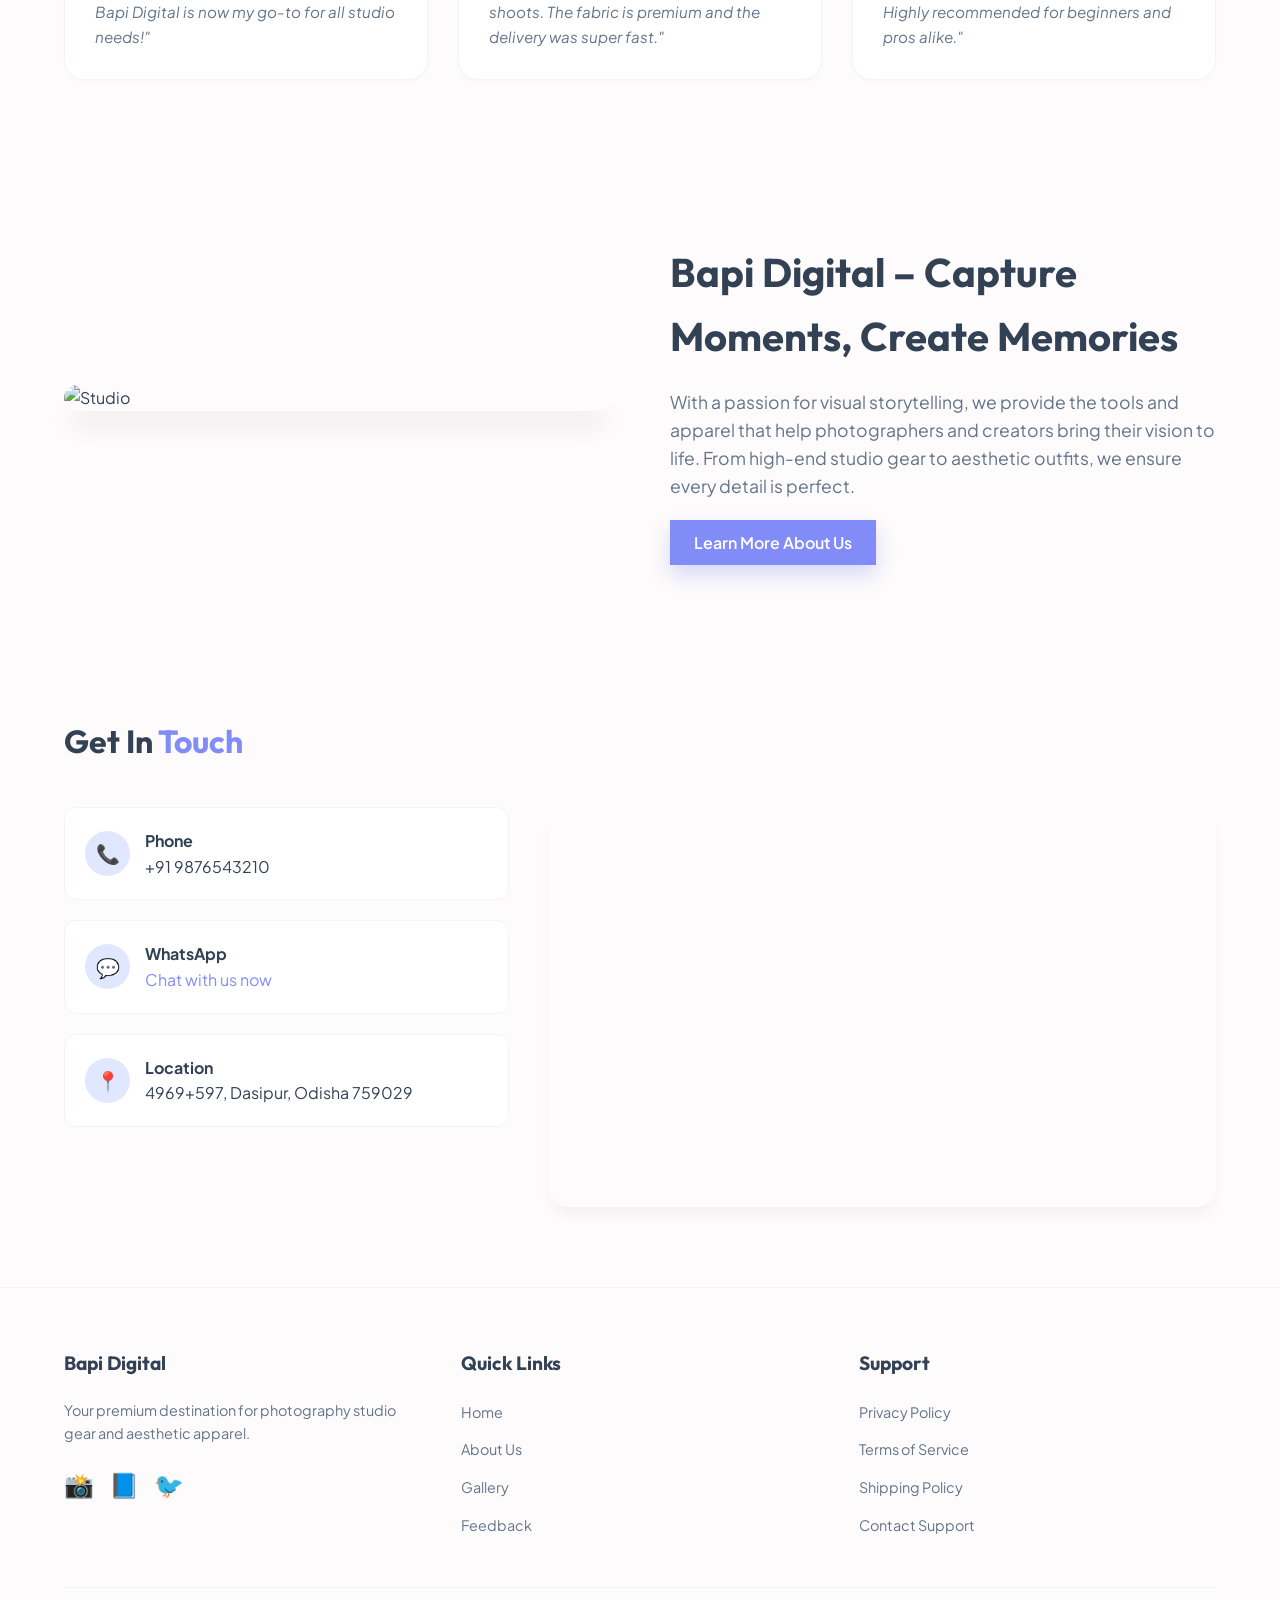
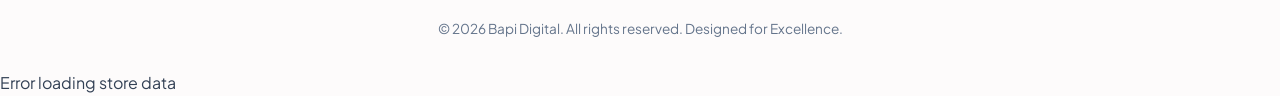
==== commit 24b874fd: "change10" ====
--- a/frontend/index.html
+++ b/frontend/index.html
@@ -163,17 +163,17 @@
               <a href="#" id="whatsappLink" target="_blank" style="color: var(--primary);">Chat with us now</a>
             </div>
           </div>
-          <div class="info-item">
-            <div class="icon">📍</div>
-            <div>
-              <strong>Location</strong><br>
-              <span>Sambalpur, Odisha, India</span>
-            </div>
-          </div>
-        </div>
-        <div class="map-container">
-          <iframe src="https://www.google.com/maps/embed?pb=!1m18!1m12!1m3!1d3651.23456789!2d83.9!3d21.9!2m3!1f0!2f0!3f0!3m2!1i1024!2i768!4f13.1!3m3!1m2!1s0x0%3A0x0!2zTjCsMTInMDAuMCJOIDgzSxB1MC4wIkU!5e0!3m2!1sen!2sin!4v1234567890" width="100%" height="100%" style="border:0;" allowfullscreen="" loading="lazy"></iframe>
-        </div>
+           <div class="info-item">
+             <div class="icon">📍</div>
+             <div>
+               <strong>Location</strong><br>
+               <span>4969+597, Dasipur, Odisha 759029</span>
+             </div>
+           </div>
+         </div>
+         <div class="map-container">
+           <iframe src="https://maps.google.com/maps?q=4969%2B597,+Dasipur,+Odisha+759029&t=&z=15&ie=UTF8&iwloc=&output=embed" width="100%" height="100%" style="border:0;" allowfullscreen="" loading="lazy"></iframe>
+         </div>
       </div>
     </section>
 
--- a/frontend/css/style.css
+++ b/frontend/css/style.css
@@ -670,9 +670,214 @@
   to { opacity: 1; transform: translateY(0); }
 }
 
-/* ========== Responsive ========== */
-@media (max-width: 1024px) {
-  .about-container, .contact-wrapper { grid-template-columns: 1fr; }
+/* ========== Cart Modal ========== */
+.cart-overlay {
+  position: fixed;
+  inset: 0;
+  background: rgba(0, 0, 0, 0.4);
+  backdrop-filter: blur(4px);
+  z-index: 2000;
+  display: none;
+  align-items: center;
+  justify-content: center;
+  animation: fadeIn 0.3s ease;
+}
+
+.cart-modal {
+  background: var(--bg-card);
+  width: 90%;
+  max-width: 500px;
+  max-height: 80vh;
+  border-radius: var(--radius-xl);
+  box-shadow: var(--shadow-lg);
+  display: flex;
+  flex-direction: column;
+  overflow: hidden;
+  animation: slideUp 0.3s ease;
+}
+
+.cart-header {
+  padding: 20px;
+  border-bottom: 1px solid var(--border-color);
+  display: flex;
+  justify-content: space-between;
+  align-items: center;
+}
+
+.cart-header h3 {
+  font-size: 1.3rem;
+  font-weight: 700;
+  color: var(--text-main);
+}
+
+.close-cart {
+  font-size: 1.5rem;
+  cursor: pointer;
+  color: var(--text-muted);
+  transition: var(--transition);
+}
+
+.close-cart:hover {
+  color: var(--danger);
+}
+
+.cart-items-list {
+  padding: 20px;
+  overflow-y: auto;
+  flex: 1;
+  display: flex;
+  flex-direction: column;
+  gap: 15px;
+}
+
+.cart-item {
+  display: flex;
+  gap: 15px;
+  align-items: center;
+  padding: 10px;
+  border-radius: var(--radius-md);
+  background: var(--bg-main);
+  border: 1px solid var(--border-color);
+  transition: var(--transition);
+}
+
+.cart-item:hover {
+  border-color: var(--primary-soft);
+}
+
+.cart-item img {
+  width: 60px;
+  height: 60px;
+  border-radius: var(--radius-sm);
+  object-fit: cover;
+}
+
+.cart-item-info {
+  flex: 1;
+}
+
+.cart-item-name {
+  font-weight: 600;
+  font-size: 0.9rem;
+  color: var(--text-main);
+}
+
+.cart-item-price {
+  font-size: 0.85rem;
+  color: var(--primary);
+  font-weight: 700;
+}
+
+.remove-item {
+  color: var(--danger);
+  cursor: pointer;
+  font-size: 0.8rem;
+  font-weight: 600;
+  padding: 5px 10px;
+  border-radius: var(--radius-sm);
+  transition: var(--transition);
+}
+
+.remove-item:hover {
+  background: var(--danger-soft);
+}
+
+.cart-footer {
+  padding: 20px;
+  border-top: 1px solid var(--border-color);
+  background: var(--bg-main);
+}
+
+.cart-total {
+  display: flex;
+  justify-content: space-between;
+  align-items: center;
+  margin-bottom: 20px;
+  font-size: 1.1rem;
+  font-weight: 700;
+  color: var(--text-main);
+}
+
+.btn-checkout {
+  width: 100%;
+  padding: 15px;
+  background: var(--primary);
+  color: white;
+  border-radius: var(--radius-md);
+  font-weight: 600;
+  text-align: center;
+  transition: var(--transition);
+  cursor: pointer;
+}
+
+.btn-checkout:hover {
+  background: var(--primary-hover);
+  transform: translateY(-2px);
+}
+
+@keyframes fadeIn { from { opacity: 0; } to { opacity: 1; } }
+@keyframes slideUp { from { transform: translateY(20px); opacity: 0; } to { transform: translateY(0); opacity: 1; } }
+
+/* ========== Form Styles ========== */
+.form-group {
+  display: flex;
+  flex-direction: column;
+  gap: 8px;
+  margin-bottom: 20px;
+}
+
+.form-group label {
+  font-size: 0.9rem;
+  font-weight: 600;
+  color: var(--text-main);
+  margin-left: 4px;
+}
+
+.form-control {
+  padding: 12px 16px;
+  border-radius: var(--radius-md);
+  border: 1px solid var(--border-color);
+  background: var(--bg-main);
+  color: var(--text-main);
+  font-family: inherit;
+  font-size: 1rem;
+  transition: var(--transition);
+}
+
+.form-control:focus {
+  outline: none;
+  border-color: var(--primary);
+  box-shadow: 0 0 0 3px var(--primary-soft);
+}
+
+.form-control::placeholder {
+  color: var(--text-muted);
+}
+
+/* ========== Gallery Enhancements ========== */
+#galleryGrid .product-card {
+  border: none;
+  background: transparent;
+  box-shadow: none;
+}
+
+#galleryGrid .product-card .img-container {
+  border-radius: var(--radius-lg);
+  transition: var(--transition);
+}
+
+#galleryGrid .product-card:hover .img-container {
+  box-shadow: var(--shadow-lg);
+}
+
+#galleryGrid .product-info {
+  margin-top: 10px;
+}
+
+#galleryGrid .product-name {
+  font-size: 0.95rem;
+  color: var(--text-muted);
+  font-weight: 500;
 }
 
 @media (max-width: 768px) {
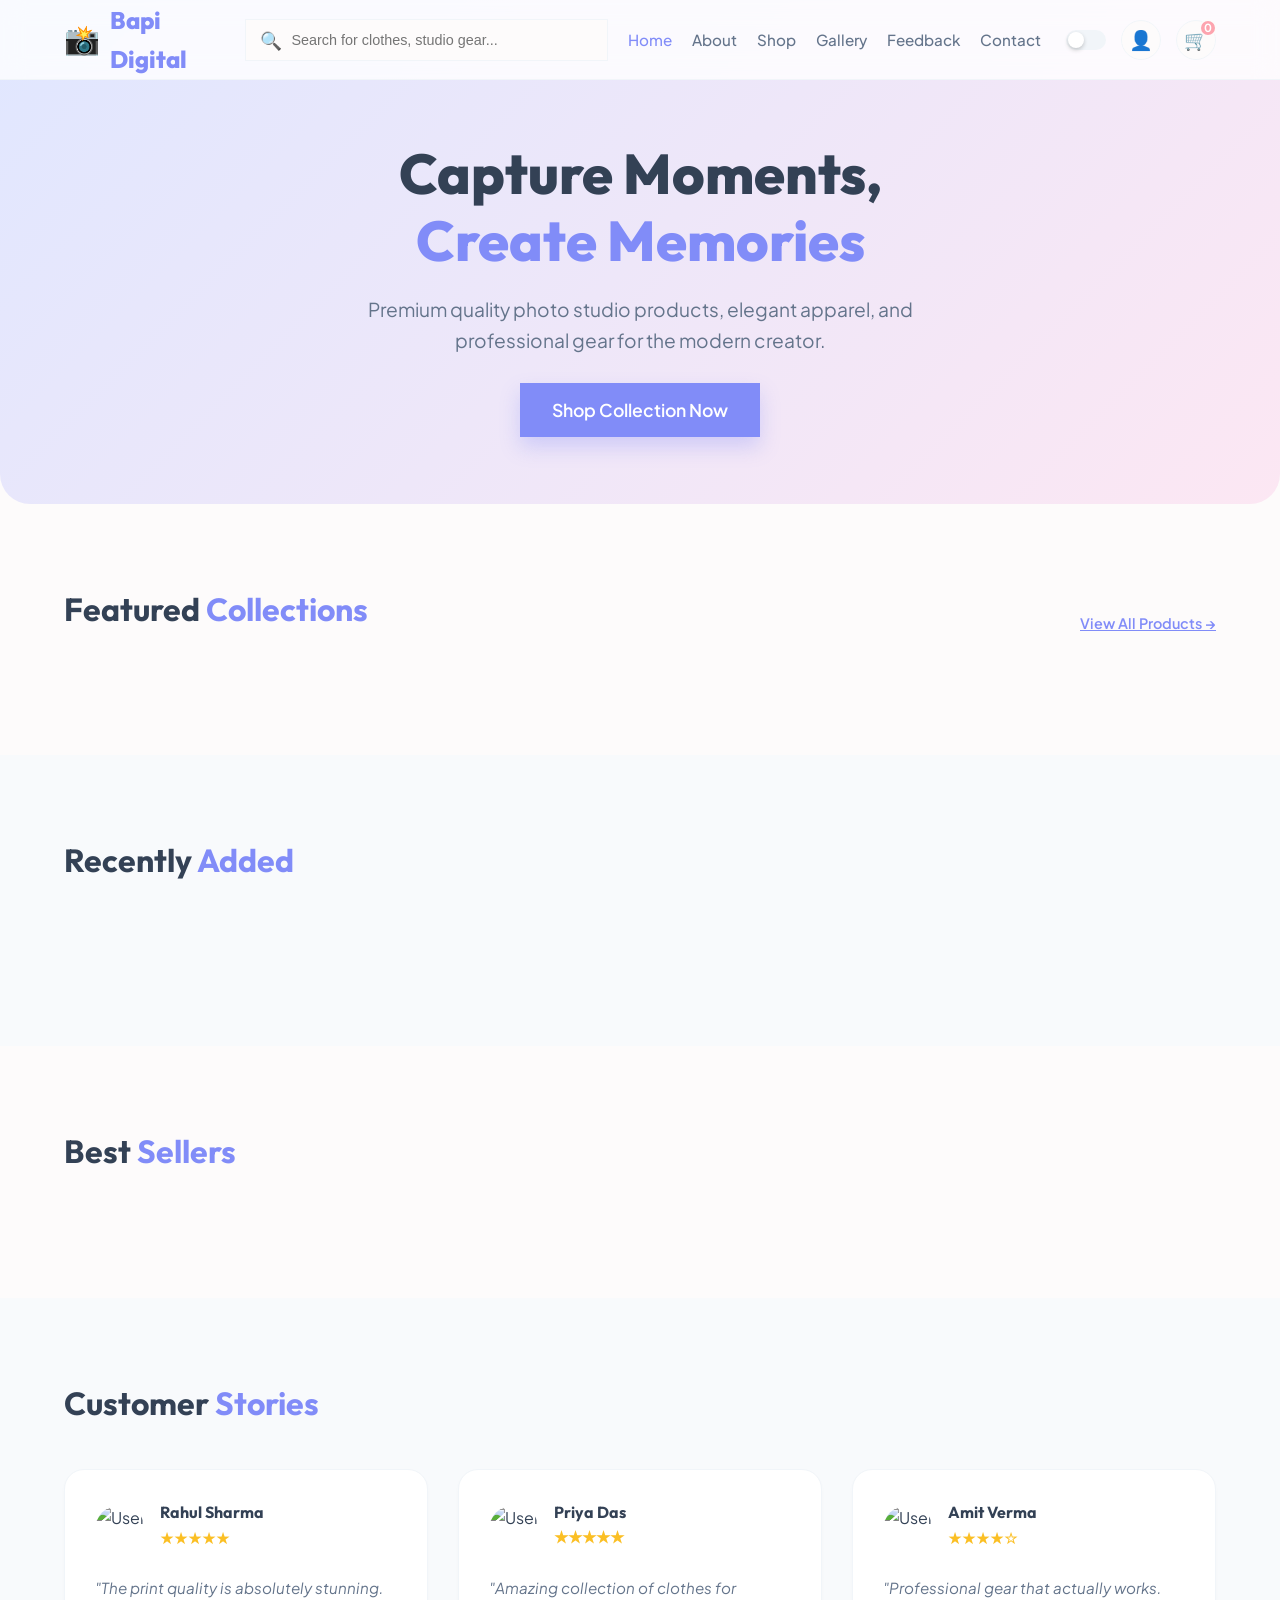
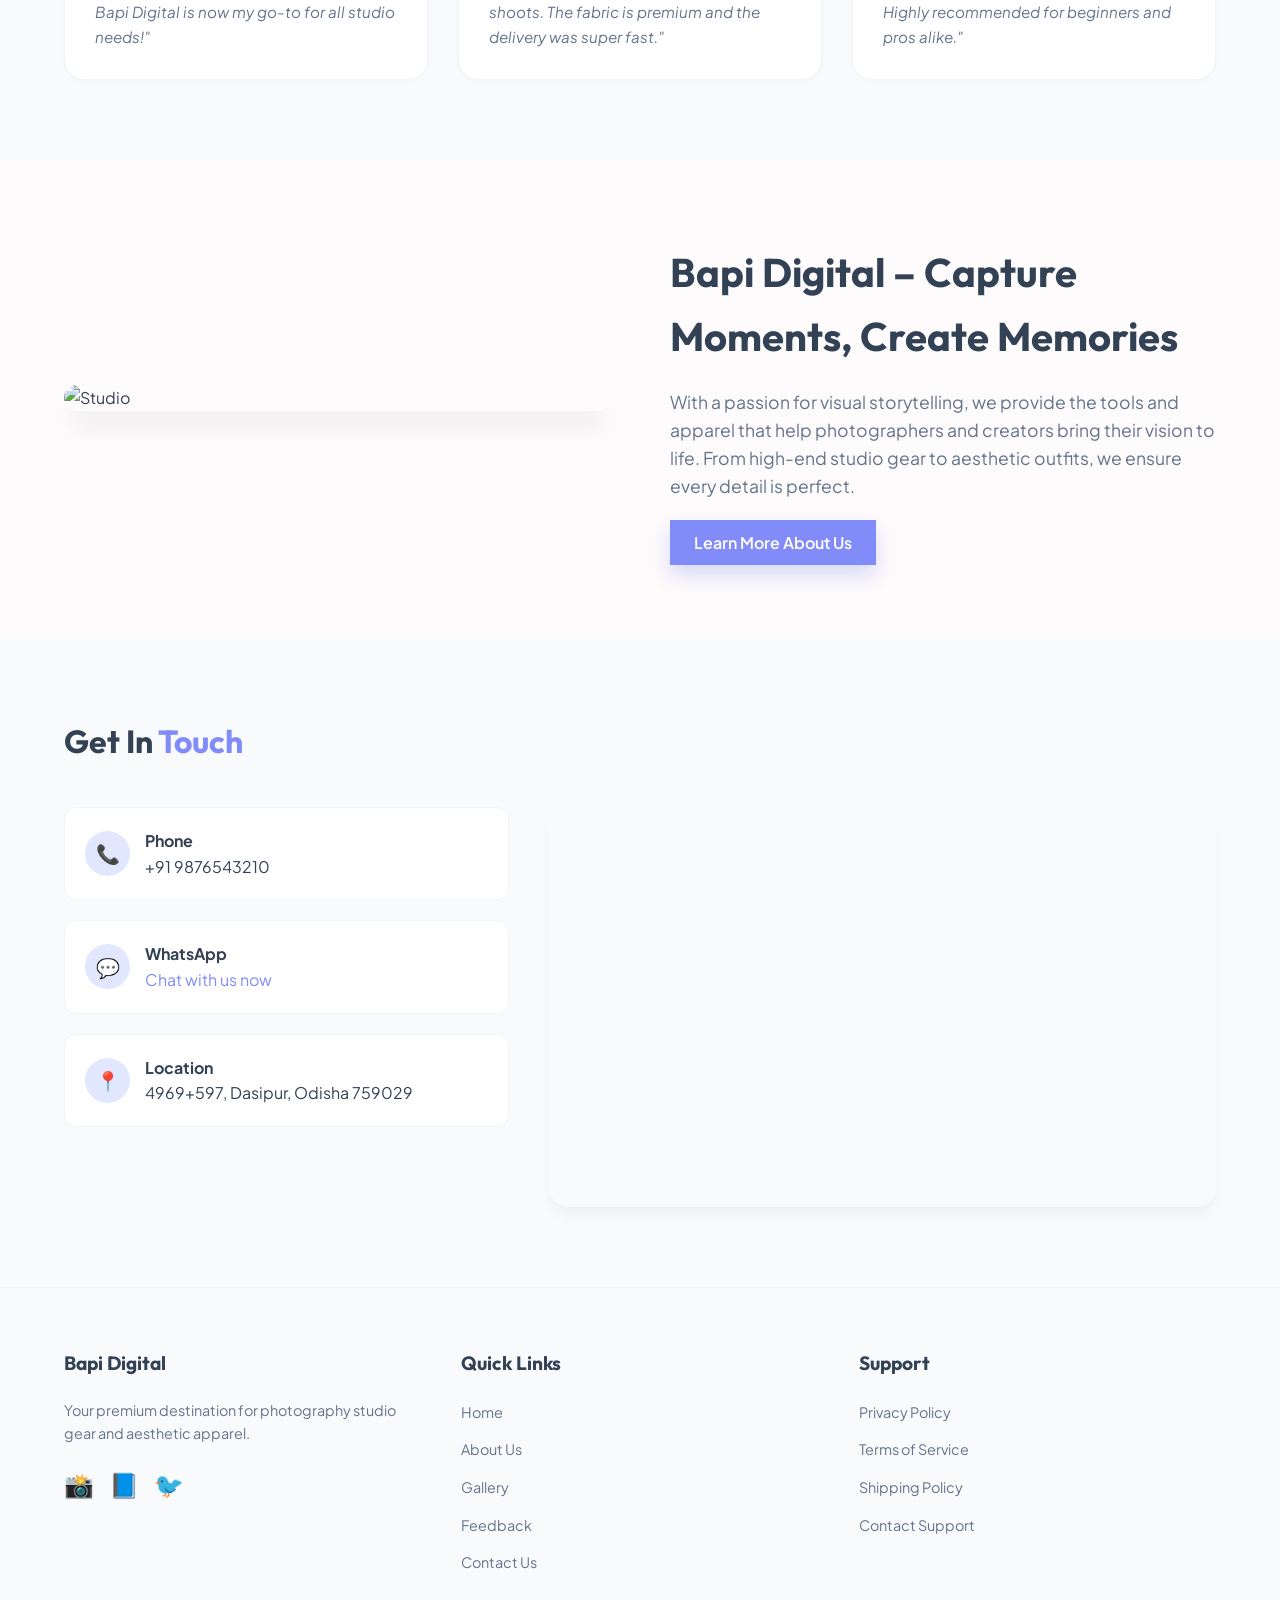
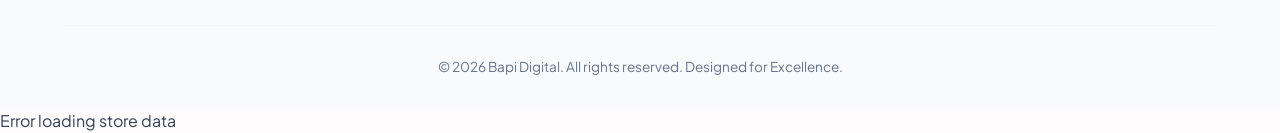
==== commit c05a64b7: "change11" ====
--- a/frontend/index.html
+++ b/frontend/index.html
@@ -28,13 +28,15 @@
     </div>
 
     <div class="nav-menu">
-      <ul class="nav-links">
-        <li><a href="index.html" class="active">Home</a></li>
-        <li><a href="about.html">About</a></li>
-        <li><a href="index.html#featured">Shop</a></li>
-        <li><a href="gallery.html">Gallery</a></li>
-        <li><a href="feedback.html">Feedback</a></li>
-      </ul>
+       <ul class="nav-links">
+         <li><a href="index.html" class="active">Home</a></li>
+         <li><a href="about.html">About</a></li>
+         <li><a href="index.html#featured">Shop</a></li>
+         <li><a href="gallery.html">Gallery</a></li>
+         <li><a href="feedback.html">Feedback</a></li>
+         <li><a href="#contact">Contact</a></li>
+       </ul>
+
       
       <div class="nav-icons">
         <div class="theme-toggle" id="themeToggle">
@@ -143,7 +145,7 @@
     </section>
 
     <!-- Contact Section -->
-    <section class="section" style="background: var(--bg-secondary);">
+    <section class="section" id="contact" style="background: var(--bg-secondary);">
       <div class="section-header">
         <h2 class="section-title">Get In <span>Touch</span></h2>
       </div>
@@ -189,24 +191,27 @@
           <a href="#">📸</a> <a href="#">📘</a> <a href="#">🐦</a>
         </div>
       </div>
-      <div class="footer-col">
-        <h4>Quick Links</h4>
-        <ul class="footer-links">
-          <li><a href="index.html">Home</a></li>
-          <li><a href="about.html">About Us</a></li>
-          <li><a href="gallery.html">Gallery</a></li>
-          <li><a href="feedback.html">Feedback</a></li>
-        </ul>
-      </div>
-      <div class="footer-col">
-        <h4>Support</h4>
-        <ul class="footer-links">
-          <li><a href="#">Privacy Policy</a></li>
-          <li><a href="#">Terms of Service</a></li>
-          <li><a href="#">Shipping Policy</a></li>
-          <li><a href="#">Contact Support</a></li>
-        </ul>
-      </div>
+       <div class="footer-col">
+         <h4>Quick Links</h4>
+         <ul class="footer-links">
+           <li><a href="index.html">Home</a></li>
+           <li><a href="about.html">About Us</a></li>
+           <li><a href="gallery.html">Gallery</a></li>
+           <li><a href="feedback.html">Feedback</a></li>
+           <li><a href="#contact">Contact Us</a></li>
+         </ul>
+       </div>
+
+       <div class="footer-col">
+         <h4>Support</h4>
+         <ul class="footer-links">
+           <li><a href="privacy.html">Privacy Policy</a></li>
+           <li><a href="terms.html">Terms of Service</a></li>
+           <li><a href="shipping.html">Shipping Policy</a></li>
+           <li><a href="#">Contact Support</a></li>
+         </ul>
+       </div>
+
     </div>
     <div class="footer-bottom">
       &copy; 2026 Bapi Digital. All rights reserved. Designed for Excellence.
--- a/frontend/css/style.css
+++ b/frontend/css/style.css
@@ -7,7 +7,7 @@
 
 :root {
   /* Soft Pastel Palette */
-  --primary: #818cf8;
+  --primary: var(--dynamic-primary, #818cf8);
   --primary-hover: #6366f1;
   --primary-soft: #e0e7ff;
   --secondary: #a7f3d0;
@@ -18,10 +18,11 @@
   --success: #86efac;
   
   /* Neutrals */
-  --bg-main: #fdfbfb;
+  --bg-main: var(--dynamic-bg-main, #fdfbfb);
+  --bg-secondary: #f8fafc;
   --bg-card: #ffffff;
   --bg-nav: rgba(255, 255, 255, 0.8);
-  --text-main: #334155;
+  --text-main: var(--dynamic-text-main, #334155);
   --text-muted: #64748b;
   --border-color: #f1f5f9;
   
@@ -38,6 +39,7 @@
 /* Dark Mode Variables */
 [data-theme="dark"] {
   --bg-main: #0f172a;
+  --bg-secondary: #1e293b;
   --bg-card: #1e293b;
   --bg-nav: rgba(15, 23, 42, 0.8);
   --text-main: #f1f5f9;
@@ -45,6 +47,7 @@
   --border-color: #334155;
   --primary-soft: #312e81;
   --secondary-soft: #064e3b;
+  --accent-soft: #4c1d95;
 }
 
 * {
@@ -261,6 +264,10 @@
   animation: fadeInUp 1s ease;
 }
 
+[data-theme="dark"] .hero p {
+  color: #cbd5e1;
+}
+
 .btn-main {
   padding: 16px 32px;
   background: var(--primary);
@@ -883,10 +890,53 @@
 @media (max-width: 768px) {
   .navbar { padding: 0 20px; }
   .nav-search { display: none; }
-  .nav-links { display: none; }
+  .nav-links { 
+    display: flex; 
+    flex-direction: column;
+    position: absolute;
+    top: 80px;
+    left: 0;
+    width: 100%;
+    background: var(--bg-nav);
+    backdrop-filter: blur(12px);
+    padding: 20px;
+    gap: 20px;
+    border-bottom: 1px solid var(--border-color);
+    transform: translateY(-150%);
+    transition: var(--transition);
+    z-index: -1;
+  }
+  .nav-links.open {
+    transform: translateY(0);
+  }
   .hero h1 { font-size: 2.2rem; }
   .hero p { font-size: 1.1rem; }
   .admin-main { margin-left: 0; }
+}
+
+/* Floating WhatsApp Button */
+.whatsapp-float {
+  position: fixed;
+  bottom: 30px;
+  right: 30px;
+  width: 60px;
+  height: 60px;
+  background-color: #25d366;
+  color: #fff;
+  border-radius: 50px;
+  text-align: center;
+  font-size: 30px;
+  box-shadow: 2px 2px 10px rgba(0,0,0,0.2);
+  z-index: 1000;
+  display: flex;
+  align-items: center;
+  justify-content: center;
+  text-decoration: none;
+  transition: var(--transition);
+}
+.whatsapp-float:hover {
+  transform: scale(1.1);
+  background-color: #128C7E;
 }
 
 .nav-toggle {
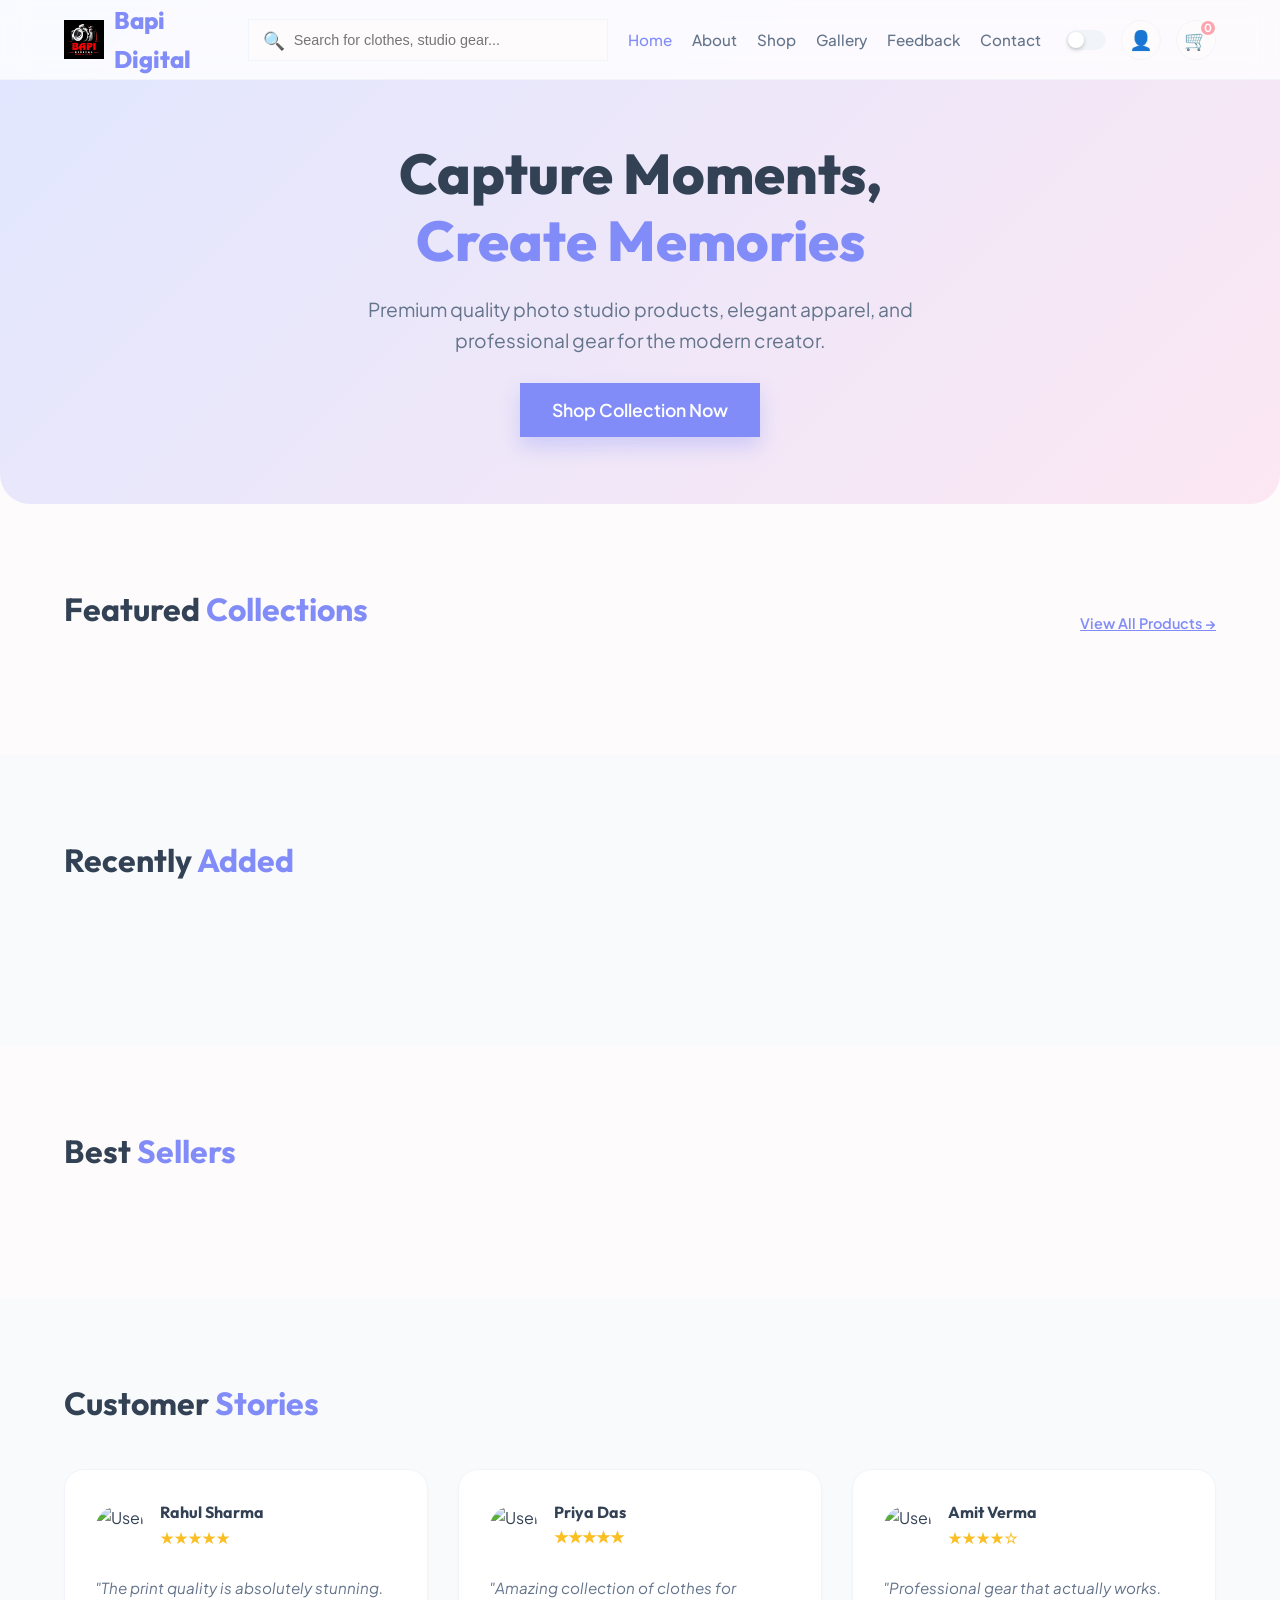
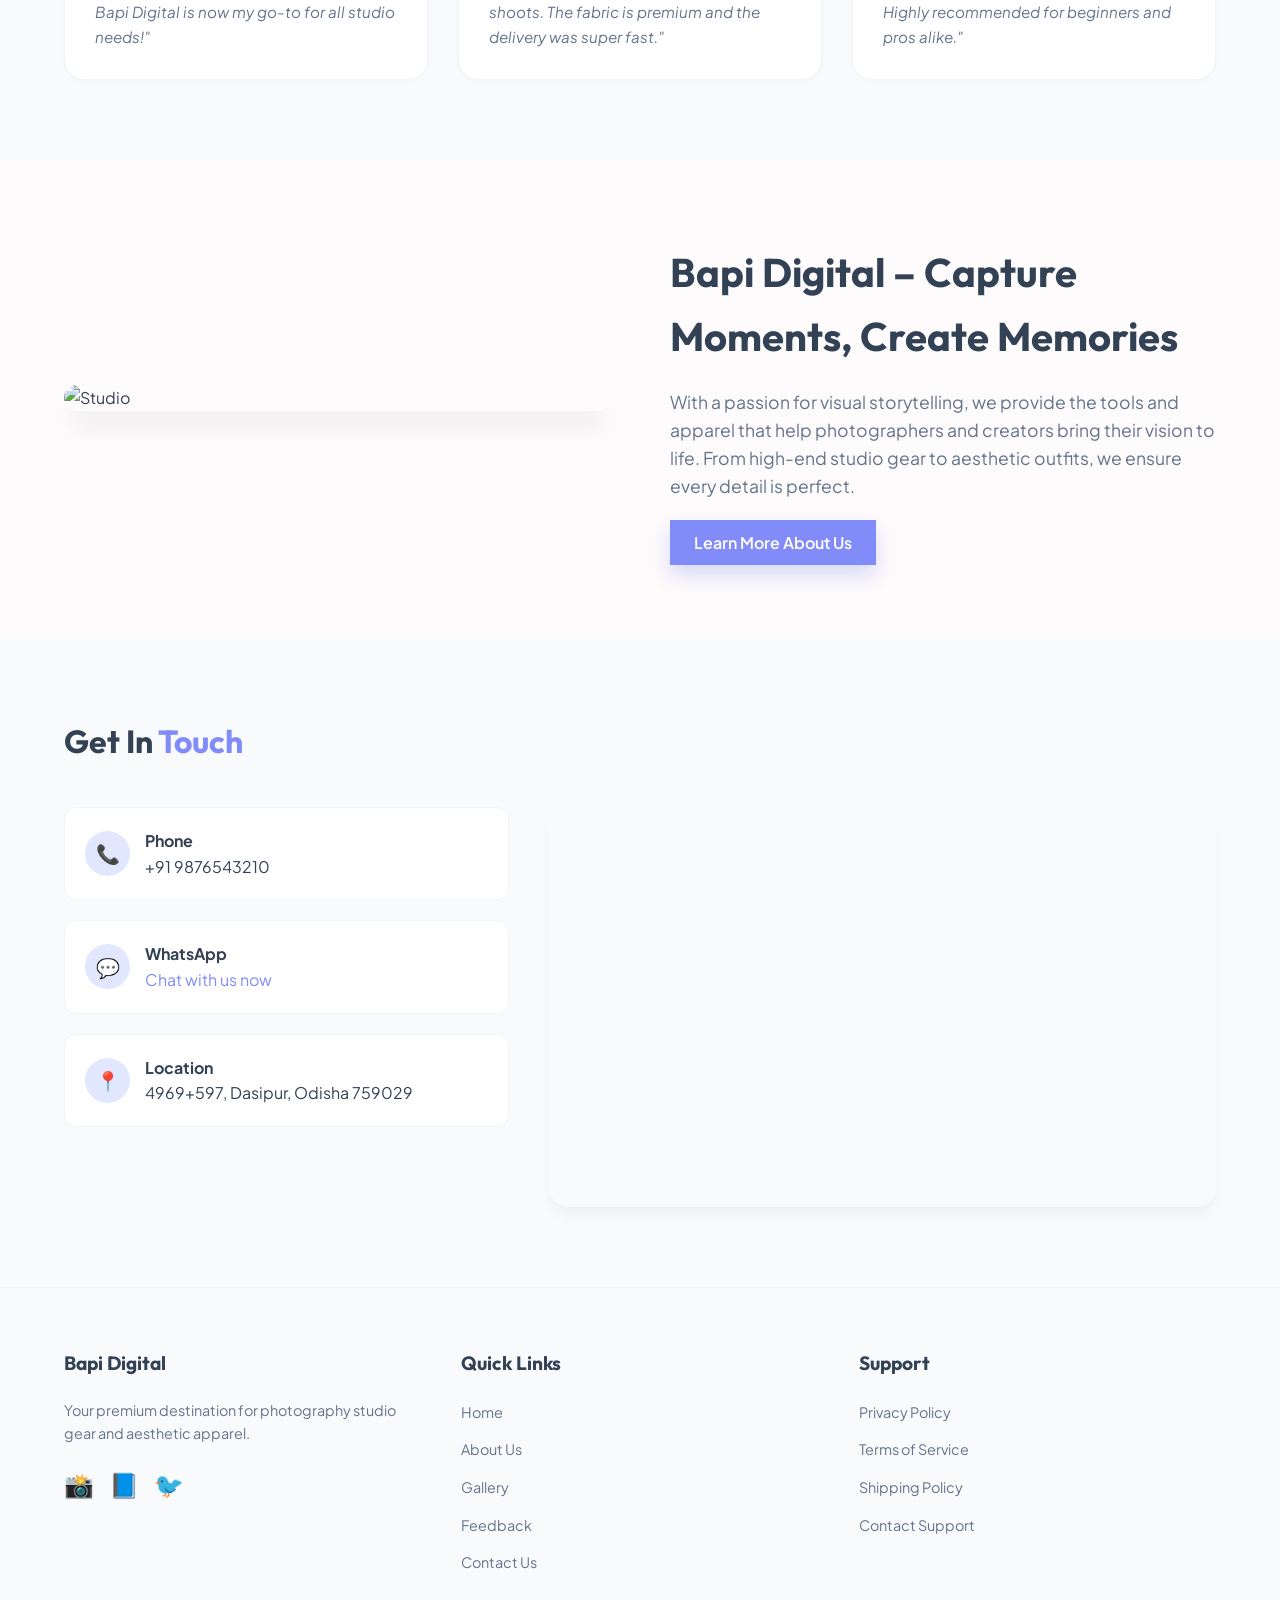
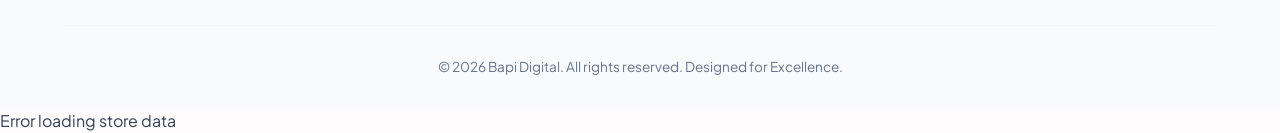
==== commit c1d9a5e8: "change12_logo" ====
--- a/frontend/index.html
+++ b/frontend/index.html
@@ -16,11 +16,12 @@
   </div>
 
   <!-- Navbar -->
-  <nav class="navbar">
-    <a href="index.html" class="nav-brand">
-      <span class="logo-icon">📸</span>
-      Bapi Digital
-    </a>
+    <nav class="navbar">
+      <a href="index.html" class="nav-brand">
+        <img src="Logo.jpeg" class="logo-icon" alt="Bapi Digital Logo">
+        Bapi Digital
+      </a>
+
 
     <div class="nav-search">
       <span class="search-icon">🔍</span>
--- a/frontend/css/style.css
+++ b/frontend/css/style.css
@@ -103,7 +103,9 @@
 }
 
 .nav-brand .logo-icon {
-  font-size: 1.8rem;
+  height: 40px;
+  width: auto;
+  object-fit: contain;
 }
 
 .nav-search {
